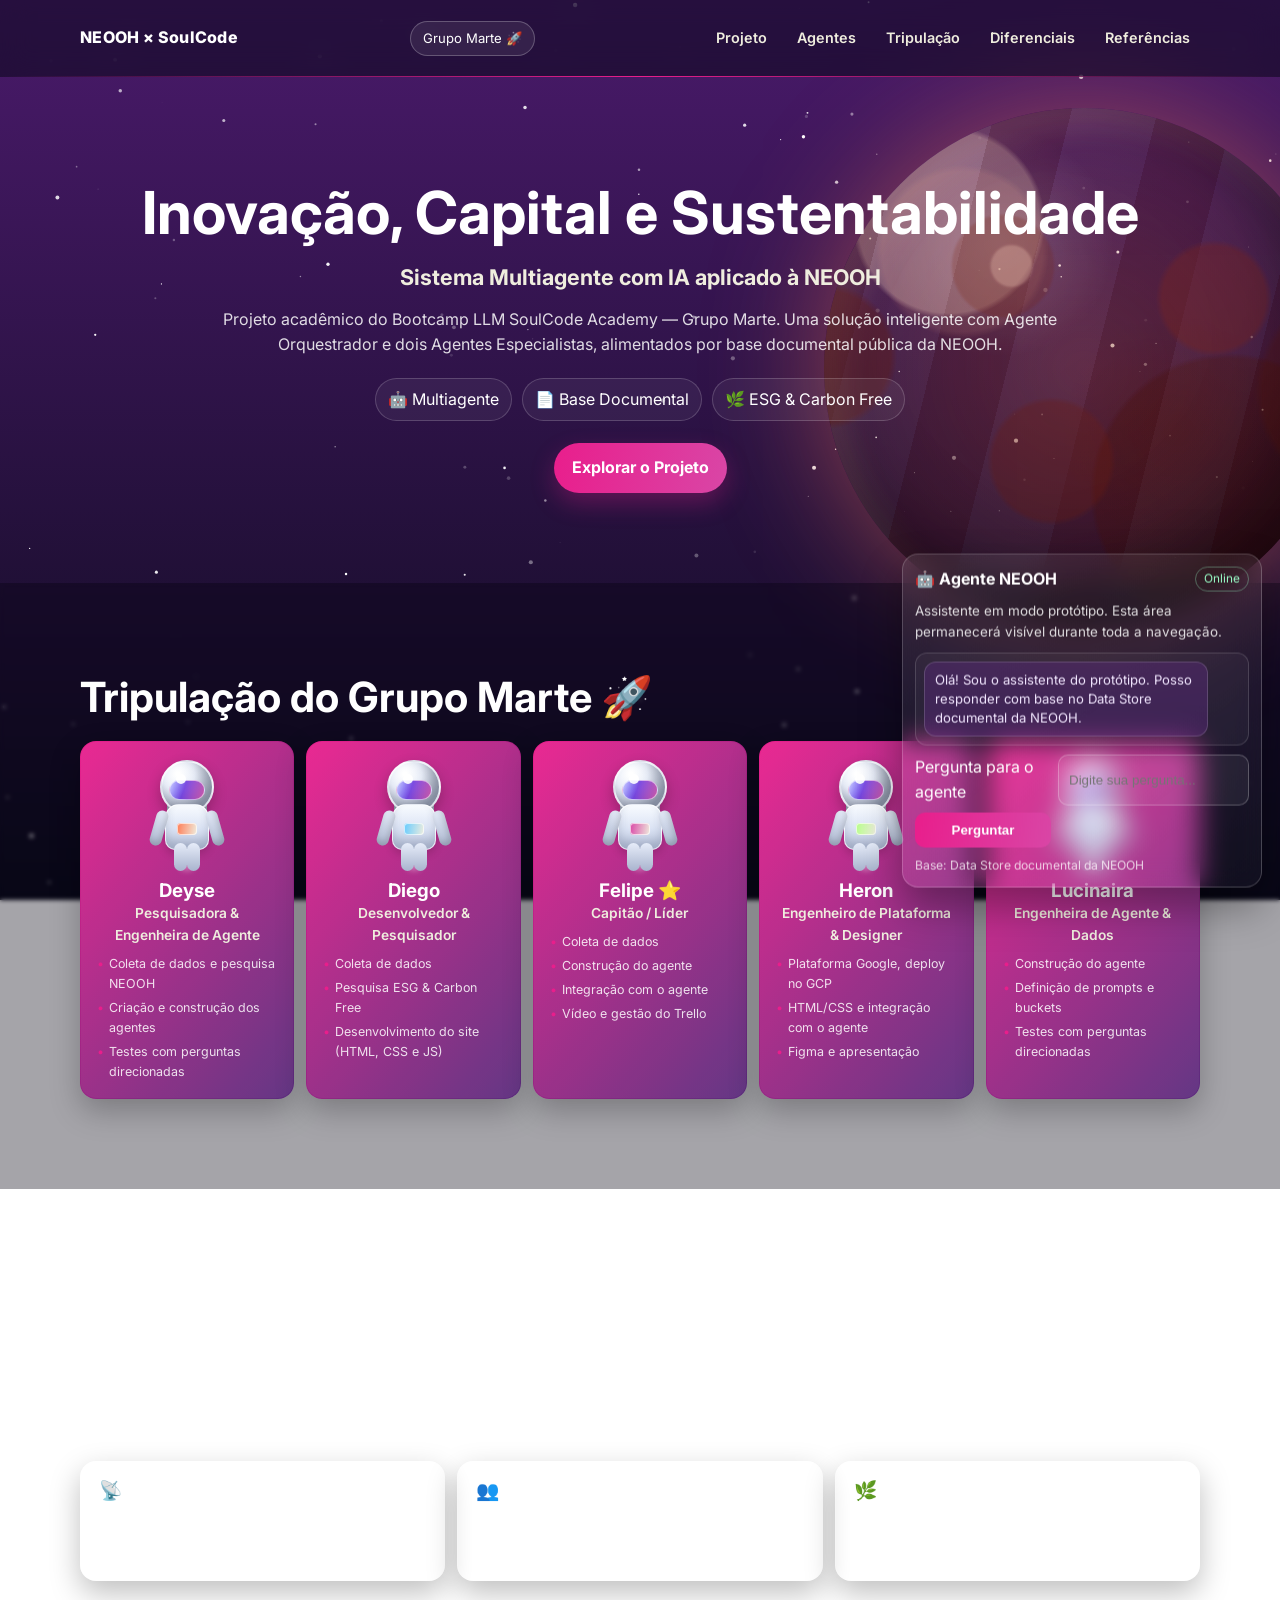
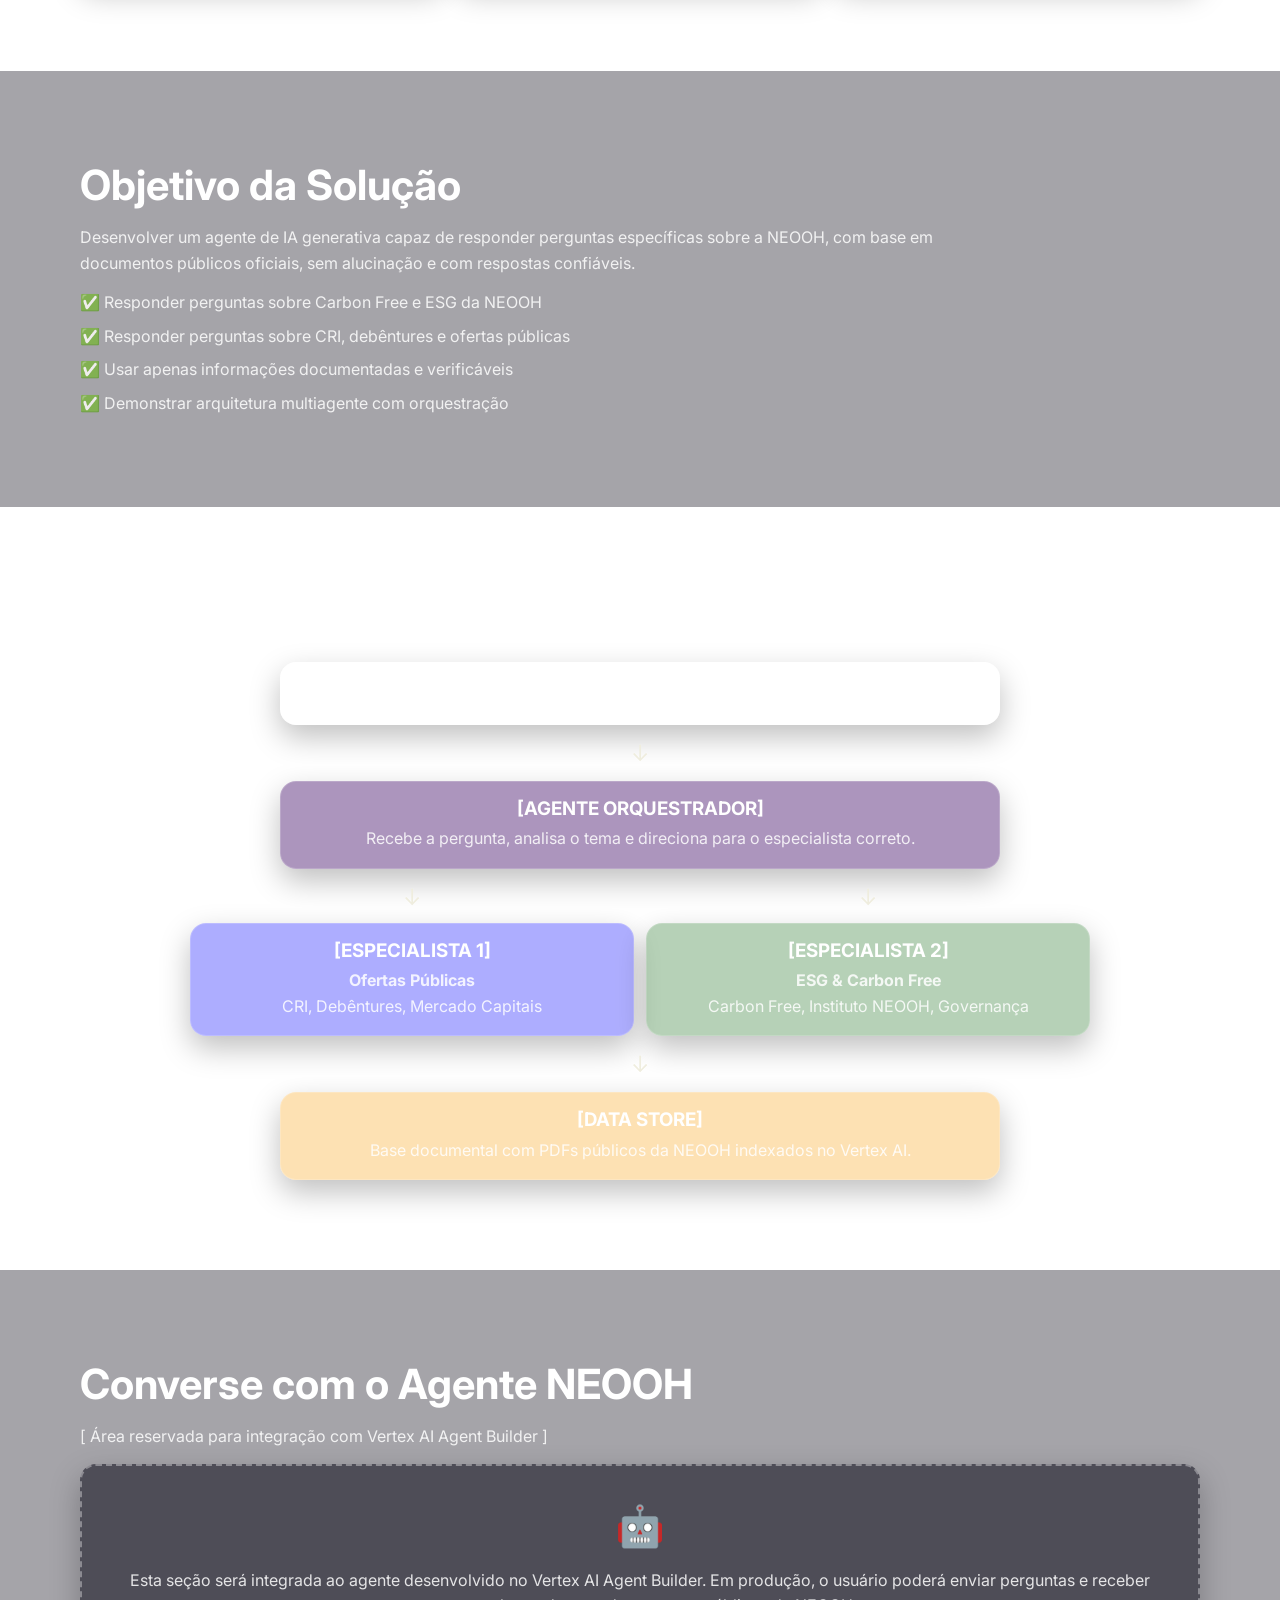
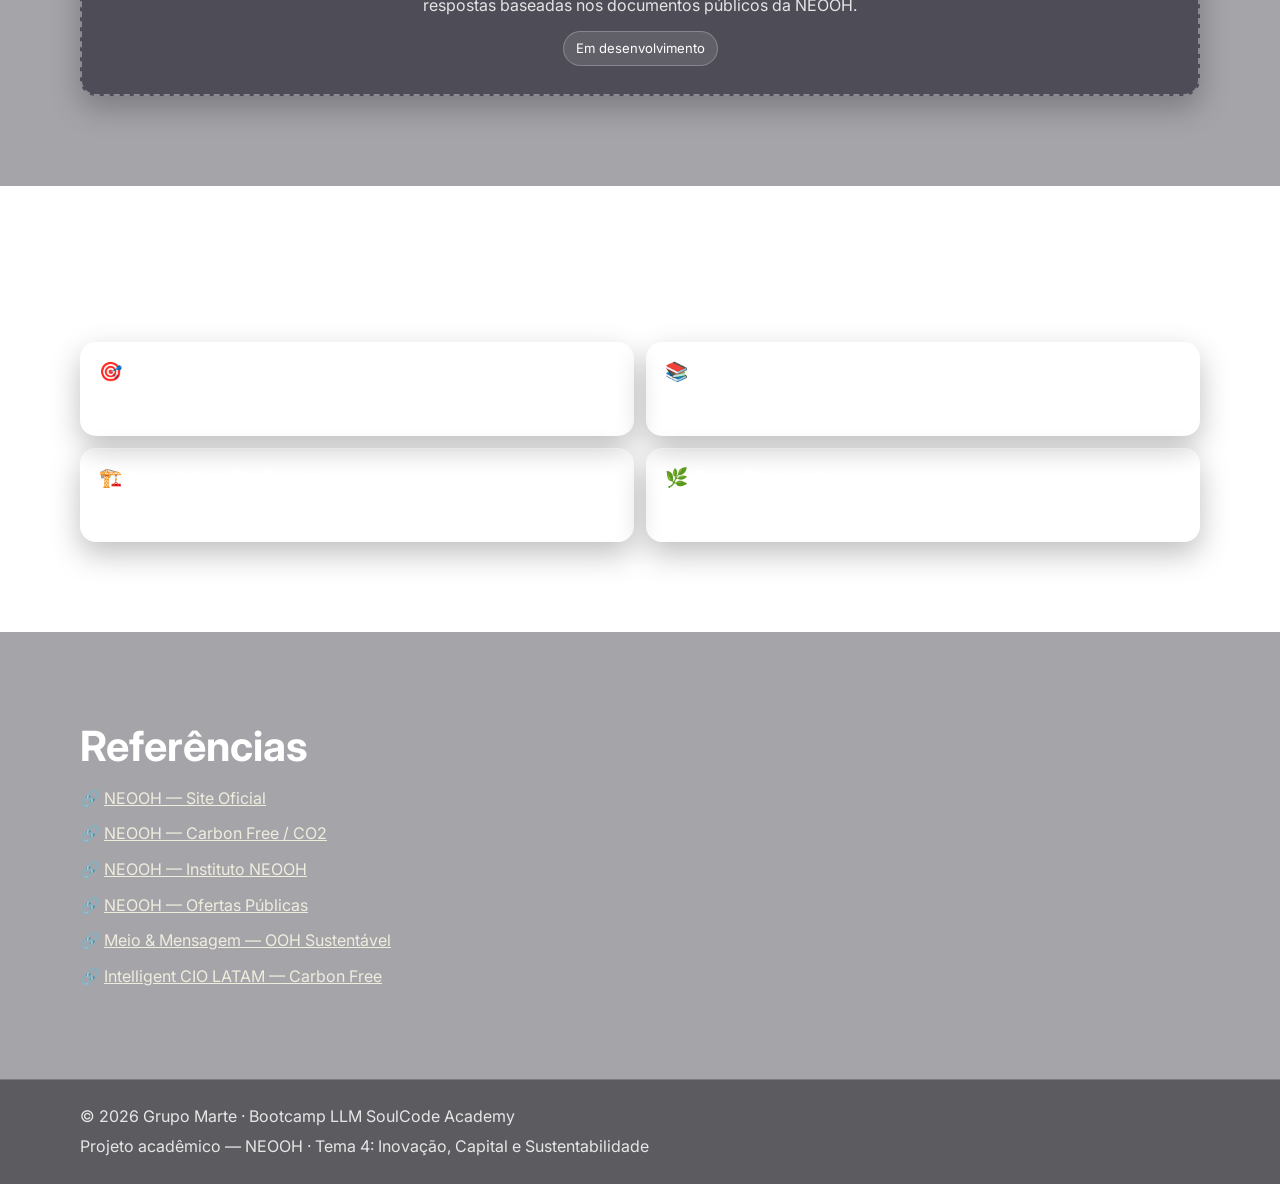
==== index.html @ 4c1714eb "feat: criar landing page Grupo Marte com fundo animado e chat flutuante" ====
﻿<!DOCTYPE html>
<html lang="pt-BR">
<head>
  <!--
    GUIA RÁPIDO (index.html)
    1) Cada bloco principal está marcado como "SEÇÃO X".
    2) Textos da apresentação ficam no <main>.
    3) O widget flutuante do agente fica no final do <body>.
    4) Navegação do topo usa âncoras (#projeto, #agentes...).
  -->
  <meta charset="UTF-8" />
  <meta name="viewport" content="width=device-width, initial-scale=1.0" />
  <meta name="description" content="Landing page acadêmica do Grupo Marte no Bootcamp LLM SoulCode sobre Inovação, Capital e Sustentabilidade na NEOOH." />
  <title>Grupo Marte | NEOOH x SoulCode</title>
  <link rel="preconnect" href="https://fonts.googleapis.com" />
  <link rel="preconnect" href="https://fonts.gstatic.com" crossorigin />
  <link href="https://fonts.googleapis.com/css2?family=Inter:wght@400;600;700;800&display=swap" rel="stylesheet" />
  <link rel="stylesheet" href="style.css" />
</head>
<body>
  <canvas id="space-canvas" aria-hidden="true"></canvas>
  <div class="mars-background" aria-hidden="true">
    <div class="mars-orbit">
      <div class="mars">
        <span class="mars__texture"></span>
        <span class="mars__storm"></span>
      </div>
    </div>
  </div>

  <!-- SEÇÃO 1: HEADER FIXO COM NAVEGAÇÃO PRINCIPAL -->
  <header class="header" id="topo">
    <div class="container header__content">
      <div class="logo">NEOOH × SoulCode</div>
      <span class="badge">Grupo Marte 🚀</span>
      <nav class="nav" aria-label="Navegação principal">
        <a href="#projeto">Projeto</a>
        <a href="#agentes">Agentes</a>
        <a href="#tripulacao">Tripulação</a>
        <a href="#diferenciais">Diferenciais</a>
        <a href="#referencias">Referências</a>
      </nav>
    </div>
  </header>

  <main>
    <!-- SEÇÃO 2: HERO COM PROPOSTA CENTRAL DO PROJETO -->
    <section class="section section--hero reveal" id="projeto" aria-labelledby="hero-title">
      <div class="container hero">
        <h1 id="hero-title">Inovação, Capital e Sustentabilidade</h1>
        <p class="hero__subtitle">Sistema Multiagente com IA aplicado à NEOOH</p>
        <p class="hero__text">
          Projeto acadêmico do Bootcamp LLM SoulCode Academy — Grupo Marte. Uma solução inteligente com
          Agente Orquestrador e dois Agentes Especialistas, alimentados por base documental pública da NEOOH.
        </p>
        <div class="hero__chips" aria-label="Destaques do projeto">
          <span>🤖 Multiagente</span>
          <span>📄 Base Documental</span>
          <span>🌿 ESG & Carbon Free</span>
        </div>
        <a class="btn" href="#agentes">Explorar o Projeto</a>
      </div>
    </section>

    <!-- SEÇÃO 3: TRIPULAÇÃO COM MEMBROS DO GRUPO -->
    <section class="section section--alt reveal" id="tripulacao" aria-labelledby="tripulacao-title">
      <div class="container">
        <h2 id="tripulacao-title">Tripulação do Grupo Marte 🚀</h2>
        <div class="crew-grid">
          <article class="crew-card">
            <div class="astronaut astronaut--deyse" aria-hidden="true">
              <div class="astronaut__pack"></div>
              <div class="astronaut__helmet"><span class="astronaut__visor"></span><span class="astronaut__shine"></span></div>
              <div class="astronaut__body"></div>
              <span class="astronaut__arm astronaut__arm--left"></span>
              <span class="astronaut__arm astronaut__arm--right"></span>
              <span class="astronaut__leg astronaut__leg--left"></span>
              <span class="astronaut__leg astronaut__leg--right"></span>
            </div>
            <h3>Deyse</h3>
            <p class="crew-role">Pesquisadora & Engenheira de Agente</p>
            <ul class="crew-tasks">
              <li>Coleta de dados e pesquisa NEOOH</li>
              <li>Criação e construção dos agentes</li>
              <li>Testes com perguntas direcionadas</li>
            </ul>
          </article>
          <article class="crew-card">
            <div class="astronaut astronaut--diego" aria-hidden="true">
              <div class="astronaut__pack"></div>
              <div class="astronaut__helmet"><span class="astronaut__visor"></span><span class="astronaut__shine"></span></div>
              <div class="astronaut__body"></div>
              <span class="astronaut__arm astronaut__arm--left"></span>
              <span class="astronaut__arm astronaut__arm--right"></span>
              <span class="astronaut__leg astronaut__leg--left"></span>
              <span class="astronaut__leg astronaut__leg--right"></span>
            </div>
            <h3>Diego</h3>
            <p class="crew-role">Desenvolvedor & Pesquisador</p>
            <ul class="crew-tasks">
              <li>Coleta de dados</li>
              <li>Pesquisa ESG & Carbon Free</li>
              <li>Desenvolvimento do site (HTML, CSS e JS)</li>
            </ul>
          </article>
          <article class="crew-card">
            <div class="astronaut astronaut--felipe" aria-hidden="true">
              <div class="astronaut__pack"></div>
              <div class="astronaut__helmet"><span class="astronaut__visor"></span><span class="astronaut__shine"></span></div>
              <div class="astronaut__body"></div>
              <span class="astronaut__arm astronaut__arm--left"></span>
              <span class="astronaut__arm astronaut__arm--right"></span>
              <span class="astronaut__leg astronaut__leg--left"></span>
              <span class="astronaut__leg astronaut__leg--right"></span>
            </div>
            <h3>Felipe ⭐</h3>
            <p class="crew-role">Capitão / Líder</p>
            <ul class="crew-tasks">
              <li>Coleta de dados</li>
              <li>Construção do agente</li>
              <li>Integração com o agente</li>
              <li>Vídeo e gestão do Trello</li>
            </ul>
          </article>
          <article class="crew-card">
            <div class="astronaut astronaut--heron" aria-hidden="true">
              <div class="astronaut__pack"></div>
              <div class="astronaut__helmet"><span class="astronaut__visor"></span><span class="astronaut__shine"></span></div>
              <div class="astronaut__body"></div>
              <span class="astronaut__arm astronaut__arm--left"></span>
              <span class="astronaut__arm astronaut__arm--right"></span>
              <span class="astronaut__leg astronaut__leg--left"></span>
              <span class="astronaut__leg astronaut__leg--right"></span>
            </div>
            <h3>Heron</h3>
            <p class="crew-role">Engenheiro de Plataforma & Designer</p>
            <ul class="crew-tasks">
              <li>Plataforma Google, deploy no GCP</li>
              <li>HTML/CSS e integração com o agente</li>
              <li>Figma e apresentação</li>
            </ul>
          </article>
          <article class="crew-card">
            <div class="astronaut astronaut--lucinaira" aria-hidden="true">
              <div class="astronaut__pack"></div>
              <div class="astronaut__helmet"><span class="astronaut__visor"></span><span class="astronaut__shine"></span></div>
              <div class="astronaut__body"></div>
              <span class="astronaut__arm astronaut__arm--left"></span>
              <span class="astronaut__arm astronaut__arm--right"></span>
              <span class="astronaut__leg astronaut__leg--left"></span>
              <span class="astronaut__leg astronaut__leg--right"></span>
            </div>
            <h3>Lucinaira</h3>
            <p class="crew-role">Engenheira de Agente & Dados</p>
            <ul class="crew-tasks">
              <li>Construção do agente</li>
              <li>Definição de prompts e buckets</li>
              <li>Testes com perguntas direcionadas</li>
            </ul>
          </article>
        </div>
      </div>
    </section>

    <!-- SEÇÃO 4: SOBRE O PROJETO E INDICADORES PRINCIPAIS -->
    <section class="section reveal" aria-labelledby="sobre-title">
      <div class="container">
        <h2 id="sobre-title">Sobre o Projeto</h2>
        <p class="section-text">
          A NEOOH é a maior empresa brasileira de mídia Out of Home, líder em mídia aeroportuária e terminais
          rodoviários, com mais de 46 mil telas digitais e 800 milhões de impactos anuais. Este projeto propõe
          um sistema de IA generativa multiagente capaz de responder perguntas sobre dois temas estratégicos da
          empresa: Ofertas Públicas e ESG & Carbon Free.
        </p>
        <div class="stats-grid">
          <article class="stat-card"><h3>📡 +46 mil telas digitais</h3><p>Rede ativa em pontos estratégicos de OOH.</p></article>
          <article class="stat-card"><h3>👥 +800 mi impactos/ano</h3><p>Alcance anual em mídia e experiências digitais.</p></article>
          <article class="stat-card"><h3>🌿 100% Carbon Free</h3><p>Compromisso público com sustentabilidade operacional.</p></article>
        </div>
      </div>
    </section>

    <!-- SEÇÃO 5: OBJETIVO DA SOLUÇÃO MULTIAGENTE -->
    <section class="section section--alt reveal" aria-labelledby="objetivo-title">
      <div class="container">
        <h2 id="objetivo-title">Objetivo da Solução</h2>
        <p class="section-text">
          Desenvolver um agente de IA generativa capaz de responder perguntas específicas sobre a NEOOH, com base
          em documentos públicos oficiais, sem alucinação e com respostas confiáveis.
        </p>
        <ul class="objective-list">
          <li>✅ Responder perguntas sobre Carbon Free e ESG da NEOOH</li>
          <li>✅ Responder perguntas sobre CRI, debêntures e ofertas públicas</li>
          <li>✅ Usar apenas informações documentadas e verificáveis</li>
          <li>✅ Demonstrar arquitetura multiagente com orquestração</li>
        </ul>
      </div>
    </section>

    <!-- SEÇÃO 6: ARQUITETURA MULTIAGENTE EM FLUXO TOP-DOWN -->
    <section class="section reveal" id="agentes" aria-labelledby="arquitetura-title">
      <div class="container">
        <h2 id="arquitetura-title">Arquitetura Multiagente</h2>
        <div class="flow">
          <article class="flow-card flow-card--user">
            <h3>[USUÁRIO]</h3>
          </article>
          <div class="flow-arrow">↓</div>
          <article class="flow-card flow-card--orq">
            <h3>[AGENTE ORQUESTRADOR]</h3>
            <p>Recebe a pergunta, analisa o tema e direciona para o especialista correto.</p>
          </article>
          <div class="flow-split">
            <div class="flow-branch">
              <div class="flow-arrow">↓</div>
              <article class="flow-card flow-card--esp1">
                <h3>[ESPECIALISTA 1]</h3>
                <p><strong>Ofertas Públicas</strong><br />CRI, Debêntures, Mercado Capitais</p>
              </article>
            </div>
            <div class="flow-branch">
              <div class="flow-arrow">↓</div>
              <article class="flow-card flow-card--esp2">
                <h3>[ESPECIALISTA 2]</h3>
                <p><strong>ESG & Carbon Free</strong><br />Carbon Free, Instituto NEOOH, Governança</p>
              </article>
            </div>
          </div>
          <div class="flow-arrow">↓</div>
          <article class="flow-card flow-card--data">
            <h3>[DATA STORE]</h3>
            <p>Base documental com PDFs públicos da NEOOH indexados no Vertex AI.</p>
          </article>
        </div>
      </div>
    </section>

    <!-- SEÇÃO 7: ÁREA RESERVADA PARA FUTURA INTEGRAÇÃO COM IA -->
    <section class="section section--alt reveal" aria-labelledby="ia-title">
      <div class="container">
        <h2 id="ia-title">Converse com o Agente NEOOH</h2>
        <p class="section-text">[ Área reservada para integração com Vertex AI Agent Builder ]</p>
        <div class="ia-placeholder">
          <div class="ia-placeholder__icon">🤖</div>
          <p>
            Esta seção será integrada ao agente desenvolvido no Vertex AI Agent Builder. Em produção, o usuário
            poderá enviar perguntas e receber respostas baseadas nos documentos públicos da NEOOH.
          </p>
          <span class="badge badge--dev">Em desenvolvimento</span>
        </div>
      </div>
    </section>

    <!-- SEÇÃO 8: DIFERENCIAIS DO PROJETO -->
    <section class="section reveal" id="diferenciais" aria-labelledby="diferenciais-title">
      <div class="container">
        <h2 id="diferenciais-title">Diferenciais</h2>
        <div class="diff-grid">
          <article class="diff-card"><h3>🎯 Sem Alucinação</h3><p>O agente responde apenas com base no Data Store documentado.</p></article>
          <article class="diff-card"><h3>📚 Base Documental Real</h3><p>Alimentado com fontes públicas oficiais da NEOOH.</p></article>
          <article class="diff-card"><h3>🏗️ Arquitetura Profissional</h3><p>Orquestrador + 2 especialistas no Vertex AI.</p></article>
          <article class="diff-card"><h3>🌿 Tema Relevante</h3><p>ESG e mercado de capitais são temas estratégicos do setor.</p></article>
        </div>
      </div>
    </section>

    <!-- SEÇÃO 9: REFERÊNCIAS COM LINKS OFICIAIS -->
    <section class="section section--alt reveal" id="referencias" aria-labelledby="referencias-title">
      <div class="container">
        <h2 id="referencias-title">Referências</h2>
        <ul class="refs-list">
          <li>🔗 <a target="_blank" rel="noopener noreferrer" href="https://neooh.com.br/">NEOOH — Site Oficial</a></li>
          <li>🔗 <a target="_blank" rel="noopener noreferrer" href="https://neooh.com.br/trends/co2/">NEOOH — Carbon Free / CO2</a></li>
          <li>🔗 <a target="_blank" rel="noopener noreferrer" href="https://neooh.com.br/noticia/neooh-cria-instituto-com-foco-no-combate-a-desigualdade-social/">NEOOH — Instituto NEOOH</a></li>
          <li>🔗 <a target="_blank" rel="noopener noreferrer" href="https://neooh.com.br/ofertas-publicas">NEOOH — Ofertas Públicas</a></li>
          <li>🔗 <a target="_blank" rel="noopener noreferrer" href="https://www.meioemensagem.com.br/home/midia/2022/08/03/os-caminhos-para-a-midia-ooh-se-tornar-mais-sustentavel.html">Meio & Mensagem — OOH Sustentável</a></li>
          <li>🔗 <a target="_blank" rel="noopener noreferrer" href="https://www.intelligentcio.com/latam/2021/07/29/neooh-becomes-the-first-ooh-company-in-the-world-to-neutralize-100-of-its-carbon-footprint/">Intelligent CIO LATAM — Carbon Free</a></li>
        </ul>
      </div>
    </section>
  </main>

  <!-- WIDGET FLUTUANTE: AGENTE SEMPRE VISÍVEL NO CANTO INFERIOR DIREITO -->
  <aside class="agent-float" aria-label="Widget flutuante do agente">
    <div class="agent-float__header">
      <strong>🤖 Agente NEOOH</strong>
      <span>Online</span>
    </div>
    <p class="agent-float__text">
      Assistente em modo protótipo. Esta área permanecerá visível durante toda a navegação.
    </p>
    <div id="agent-float-messages" class="agent-float__messages" aria-live="polite">
      <div class="agent-msg agent-msg--agent">
        Olá! Sou o assistente do protótipo. Posso responder com base no Data Store documental da NEOOH.
      </div>
    </div>
    <form id="agent-float-form" class="agent-float__form">
      <label for="agent-float-input" class="sr-only">Pergunta para o agente</label>
      <input id="agent-float-input" type="text" placeholder="Digite sua pergunta..." />
      <button type="submit">Perguntar</button>
    </form>
    <small class="agent-float__status">Base: Data Store documental da NEOOH</small>
  </aside>

  <!-- SEÇÃO 10: FOOTER INSTITUCIONAL DO PROJETO -->
  <footer class="footer">
    <div class="container">
      <p>© 2026 Grupo Marte · Bootcamp LLM SoulCode Academy</p>
      <p>Projeto acadêmico — NEOOH · Tema 4: Inovação, Capital e Sustentabilidade</p>
    </div>
  </footer>

  <!--
    Arquivo opcional:
    - agents-data.js: fornece base de respostas do chat.
    - Se remover, o chat continua funcionando, mas responderá apenas fallback genérico.
  -->
  <script src="agents-data.js"></script>
  <script src="script.js"></script>
</body>
</html>
---- style.css ----
﻿/*
  GUIA RAPIDO (style.css)
  1) Paleta oficial: bloco :root.
  2) Fundo espacial: #space-canvas + .mars-background.
  3) Header/menu: bloco "SECAO 1 - HEADER".
  4) Tripulacao/astronautas: bloco "SECAO 3 - TRIPULACAO".
  5) Widget flutuante do agente: bloco "WIDGET FLUTUANTE DO AGENTE".
*/
/* ==================================================
   CONFIGURAÇÃO GLOBAL E PALETA
   Para mudar a identidade visual, ajuste apenas este bloco.
================================================== */
:root {
  --roxo-escuro: #4a1a6b;
  --roxo-medio: #5b2c7d;
  --rosa-forte: #d946a6;
  --rosa-neon: #e91e8c;
  --branco: #ffffff;
  --creme: #efedde;
  --azul: #0000ff;
  --marte-escuro: #c1440e;
  --marte-claro: #ff7b54;

  --fundo-card: rgba(255, 255, 255, 0.05);
  --borda-card: rgba(255, 255, 255, 0.18);
  --texto-soft: rgba(255, 255, 255, 0.85);
  --sombra: 0 12px 30px rgba(0, 0, 0, 0.25);
}

* {
  box-sizing: border-box;
  margin: 0;
  padding: 0;
}

html {
  scroll-behavior: smooth;
}

body {
  font-family: "Inter", system-ui, -apple-system, Segoe UI, Roboto, sans-serif;
  color: var(--branco);
  background: transparent;
  line-height: 1.6;
}

/* Scrollbar customizada em roxo */
* {
  scrollbar-width: thin;
  scrollbar-color: var(--roxo-medio) rgba(255, 255, 255, 0.12);
}

*::-webkit-scrollbar {
  width: 10px;
}

*::-webkit-scrollbar-track {
  background: rgba(255, 255, 255, 0.08);
}

*::-webkit-scrollbar-thumb {
  background: linear-gradient(var(--roxo-medio), var(--rosa-forte));
  border-radius: 999px;
}

/* Canvas de fundo (estrelas + Marte) */
#space-canvas {
  position: fixed;
  inset: 0;
  width: 100%;
  height: 100%;
  z-index: 0;
  display: block;
}

/* Marte em camada separada para preservar o visual antigo */
.mars-background {
  position: fixed;
  inset: 0;
  overflow: hidden;
  z-index: 1;
  pointer-events: none;
}

.mars-orbit {
  position: absolute;
  top: 12%;
  right: -64px;
  width: 520px;
  height: 520px;
  animation: rotateMars 160s linear infinite;
}

.mars {
  width: 100%;
  height: 100%;
  border-radius: 50%;
  position: relative;
  overflow: hidden;
  background-image:
    radial-gradient(circle at 24% 22%, rgba(255, 227, 209, 0.3) 0 16%, transparent 17%),
    radial-gradient(circle at 78% 74%, rgba(78, 18, 4, 0.28) 0 24%, transparent 25%),
    url("https://admin.cnnbrasil.com.br/wp-content/uploads/sites/12/2021/06/16240_1D7AA7DD39972FB5-1.jpg?w=1200&h=1200&crop=1");
  background-size: 100% 100%, 100% 100%, 112% 112%;
  background-position: center, center, 50% 46%;
  background-repeat: no-repeat;
  box-shadow:
    0 0 120px rgba(255, 123, 84, 0.45),
    inset -35px -35px 80px rgba(0, 0, 0, 0.55),
    inset 18px 18px 30px rgba(255, 200, 170, 0.18);
  animation: floatMars 8s ease-in-out infinite;
}

.mars__texture {
  position: absolute;
  inset: -6% -28%;
  border-radius: 50%;
  opacity: 0.58;
  background:
    radial-gradient(circle at 18% 48%, rgba(107, 28, 8, 0.58) 0 9%, transparent 10%),
    radial-gradient(circle at 35% 30%, rgba(255, 174, 140, 0.2) 0 12%, transparent 13%),
    radial-gradient(circle at 46% 66%, rgba(115, 28, 9, 0.48) 0 10%, transparent 11%),
    radial-gradient(circle at 66% 38%, rgba(143, 38, 10, 0.46) 0 8%, transparent 9%),
    radial-gradient(circle at 84% 54%, rgba(82, 19, 5, 0.52) 0 13%, transparent 14%),
    repeating-linear-gradient(
      104deg,
      rgba(85, 18, 6, 0.28) 0 8%,
      rgba(255, 164, 118, 0.08) 8% 17%
    );
  animation: marsSurfaceShift 28s linear infinite;
}

.mars__storm {
  position: absolute;
  width: 170px;
  height: 170px;
  left: 18%;
  top: 14%;
  border-radius: 50%;
  background:
    radial-gradient(circle at 55% 50%, rgba(255, 212, 187, 0.36) 0 16%, transparent 17%),
    radial-gradient(circle, rgba(120, 28, 6, 0.28) 0 42%, transparent 43%);
  filter: blur(1px);
  opacity: 0.72;
  animation: marsStormPulse 9s ease-in-out infinite;
}

.mars::before {
  content: "";
  position: absolute;
  inset: 0;
  border-radius: 50%;
  background:
    radial-gradient(circle at 34% 26%, rgba(255, 255, 255, 0.2), transparent 22%),
    radial-gradient(circle at 68% 62%, rgba(66, 13, 2, 0.25), transparent 24%),
    linear-gradient(145deg, rgba(255, 180, 150, 0.08), rgba(36, 5, 2, 0.22));
  mix-blend-mode: soft-light;
  opacity: 0.95;
}

.mars::after {
  content: "";
  position: absolute;
  inset: -12px;
  border-radius: 50%;
  background: radial-gradient(circle, rgba(255, 123, 84, 0.18), transparent 70%);
  z-index: -1;
  filter: blur(10px);
}

/* Conteúdo acima do canvas */
header,
main,
footer {
  position: relative;
  z-index: 2;
}

.container {
  width: min(1120px, 92%);
  margin: 0 auto;
}

.section {
  padding: 90px 0;
  scroll-margin-top: 96px;
}

.section--alt {
  background: rgba(8, 5, 18, 0.36);
  backdrop-filter: blur(2px);
}

h1,
h2,
h3 {
  line-height: 1.2;
}

h1 {
  font-size: clamp(2rem, 5vw, 3.7rem);
  margin-bottom: 12px;
}

h2 {
  font-size: clamp(1.6rem, 3.5vw, 2.6rem);
  margin-bottom: 14px;
}

p,
li {
  color: var(--texto-soft);
}

/* ==================================================
   SEÇÃO 1 - HEADER
================================================== */
.header {
  position: sticky;
  top: 0;
  width: 100%;
  z-index: 40;
  backdrop-filter: blur(14px);
  background: rgba(10, 8, 26, 0.55);
  border-bottom: 1px solid transparent;
  border-image: linear-gradient(90deg, transparent, var(--rosa-neon), transparent) 1;
}

.header__content {
  min-height: 76px;
  display: flex;
  align-items: center;
  justify-content: space-between;
  gap: 16px;
}

.logo {
  font-weight: 800;
  letter-spacing: 0.02em;
}

.badge {
  border: 1px solid rgba(255, 255, 255, 0.24);
  background: rgba(255, 255, 255, 0.08);
  border-radius: 999px;
  padding: 6px 12px;
  font-size: 0.82rem;
}

.nav {
  display: flex;
  gap: 10px;
  flex-wrap: wrap;
}

.nav a {
  color: var(--creme);
  text-decoration: none;
  font-weight: 600;
  font-size: 0.9rem;
  padding: 8px 10px;
  border-radius: 999px;
  cursor: pointer;
}

.nav a:hover {
  background: rgba(255, 255, 255, 0.13);
}

/* ==================================================
   SEÇÃO 2 - HERO
================================================== */
.section--hero {
  padding-top: 100px;
}

.hero {
  text-align: center;
}

.hero__subtitle {
  color: var(--creme);
  font-size: clamp(1.06rem, 2vw, 1.35rem);
  font-weight: 700;
  margin-bottom: 12px;
}

.hero__text {
  max-width: 860px;
  margin: 0 auto 20px auto;
}

.hero__chips {
  display: flex;
  gap: 10px;
  justify-content: center;
  flex-wrap: wrap;
  margin-bottom: 22px;
}

.hero__chips span {
  border: 1px solid var(--borda-card);
  background: var(--fundo-card);
  border-radius: 999px;
  padding: 8px 12px;
  animation: chipPulse 3s ease-in-out infinite;
}

.btn {
  display: inline-block;
  text-decoration: none;
  color: var(--branco);
  font-weight: 700;
  padding: 12px 18px;
  border-radius: 999px;
  background: linear-gradient(100deg, var(--rosa-neon), var(--rosa-forte));
  box-shadow: 0 10px 24px rgba(233, 30, 140, 0.3);
}

/* ==================================================
   CARDS (REGRAS GERAIS)
================================================== */
.crew-card,
.stat-card,
.diff-card,
.flow-card,
.ia-placeholder {
  border-radius: 16px;
  box-shadow: var(--sombra);
  background: var(--fundo-card);
  border: 1px solid var(--borda-card);
}

.crew-card,
.stat-card,
.diff-card,
.flow-card {
  transition: transform 0.25s ease, border-color 0.25s ease;
}

.crew-card:hover,
.stat-card:hover,
.diff-card:hover,
.flow-card:hover {
  transform: translateY(-5px);
  border-color: rgba(233, 30, 140, 0.7);
}

/* ==================================================
   SEÇÃO 3 - TRIPULAÇÃO
================================================== */
.crew-grid {
  margin-top: 18px;
  display: grid;
  grid-template-columns: repeat(5, 1fr);
  gap: 12px;
}

.crew-card {
  padding: 16px;
  text-align: center;
  background:
    linear-gradient(var(--fundo-card), var(--fundo-card)) padding-box,
    linear-gradient(130deg, var(--rosa-neon), var(--roxo-medio)) border-box;
  border: 1px solid transparent;
}

.crew-role {
  font-weight: 600;
  color: var(--creme);
  font-size: 0.86rem;
  margin-bottom: 8px;
}

.crew-tasks {
  list-style: none;
  text-align: left;
  display: grid;
  gap: 4px;
  font-size: 0.78rem;
  color: rgba(255, 255, 255, 0.86);
}

.crew-tasks li {
  position: relative;
  padding-left: 12px;
}

.crew-tasks li::before {
  content: "•";
  position: absolute;
  left: 0;
  color: var(--rosa-neon);
}

/* Astronautas desenhados em CSS (visual antigo) */
.astronaut {
  --accent: #7cd9ff;
  width: 84px;
  height: 112px;
  margin: 0 auto 10px auto;
  position: relative;
  animation: astronautFloat 6s ease-in-out infinite;
}

.astronaut__pack {
  position: absolute;
  width: 40px;
  height: 54px;
  left: 50%;
  top: 34px;
  transform: translateX(-50%);
  border-radius: 12px;
  background: linear-gradient(180deg, #c7cfdf, #8f98ad);
  box-shadow: inset 0 -6px 10px rgba(0, 0, 0, 0.24);
}

.astronaut__helmet {
  position: absolute;
  width: 54px;
  height: 54px;
  left: 50%;
  top: 2px;
  transform: translateX(-50%);
  border-radius: 50%;
  background:
    radial-gradient(circle at 32% 24%, #ffffff 4%, #e8edf8 33%, #a5afc6 72%),
    linear-gradient(170deg, #f4f7ff, #a9b4cd);
  border: 2px solid rgba(255, 255, 255, 0.64);
  box-shadow:
    inset -8px -9px 13px rgba(0, 0, 0, 0.2),
    0 6px 14px rgba(0, 0, 0, 0.24);
}

.astronaut__visor {
  position: absolute;
  width: 36px;
  height: 20px;
  left: 50%;
  top: 18px;
  transform: translateX(-50%);
  border-radius: 999px;
  background:
    linear-gradient(110deg, rgba(255, 255, 255, 0.78), rgba(255, 255, 255, 0) 42%),
    linear-gradient(110deg, rgba(0, 0, 255, 0.78), rgba(217, 70, 166, 0.78));
  border: 1px solid rgba(255, 255, 255, 0.55);
}

.astronaut__shine {
  position: absolute;
  width: 10px;
  height: 10px;
  left: 14px;
  top: 12px;
  border-radius: 50%;
  background: rgba(255, 255, 255, 0.9);
}

.astronaut__body {
  position: absolute;
  width: 44px;
  height: 46px;
  left: 50%;
  top: 46px;
  transform: translateX(-50%);
  border-radius: 14px 14px 10px 10px;
  background: linear-gradient(180deg, #f8fbff 0%, #dbe3f4 54%, #bac5dd 100%);
  border: 1px solid rgba(255, 255, 255, 0.62);
  box-shadow: inset 0 -8px 10px rgba(50, 62, 89, 0.2), 0 4px 8px rgba(0, 0, 0, 0.16);
}

.astronaut__body::before {
  content: "";
  position: absolute;
  width: 20px;
  height: 12px;
  left: 50%;
  top: 18px;
  transform: translateX(-50%);
  border-radius: 4px;
  background: linear-gradient(100deg, var(--accent), #efedde);
  box-shadow: inset 0 0 0 1px rgba(255, 255, 255, 0.65);
}

.astronaut__arm {
  position: absolute;
  width: 12px;
  height: 36px;
  top: 52px;
  border-radius: 20px;
  background: linear-gradient(180deg, #e5ebf8, #aeb9d2);
  box-shadow: inset -2px -4px 6px rgba(0, 0, 0, 0.16);
}

.astronaut__arm--left { left: 8px; transform: rotate(16deg); }
.astronaut__arm--right { right: 8px; transform: rotate(-16deg); }

.astronaut__leg {
  position: absolute;
  width: 13px;
  height: 28px;
  top: 85px;
  border-radius: 8px;
  background: linear-gradient(180deg, #e6ecf9, #a9b4ce);
}

.astronaut__leg--left { left: 29px; }
.astronaut__leg--right { right: 29px; }

.astronaut::before {
  content: "";
  position: absolute;
  width: 12px;
  height: 8px;
  left: 50%;
  bottom: 0;
  transform: translateX(-50%);
  border-radius: 5px;
  background: rgba(255, 255, 255, 0.42);
  filter: blur(3px);
}

.astronaut--diego { --accent: #65cbff; }
.astronaut--felipe { --accent: #d946a6; }
.astronaut--deyse { --accent: #ff7b54; }
.astronaut--heron { --accent: #b7ff8a; }
.astronaut--lucinaira { --accent: #7d7dff; }

/* ==================================================
   SEÇÃO 4 - SOBRE
================================================== */
.section-text {
  max-width: 920px;
}

.stats-grid {
  margin-top: 16px;
  display: grid;
  grid-template-columns: repeat(3, 1fr);
  gap: 12px;
}

.stat-card {
  padding: 18px;
}

.stat-card h3 {
  margin-bottom: 8px;
}

/* ==================================================
   SEÇÃO 5 - OBJETIVO
================================================== */
.objective-list {
  margin-top: 14px;
  list-style: none;
  display: grid;
  gap: 8px;
}

/* ==================================================
   SEÇÃO 6 - ARQUITETURA
================================================== */
.flow {
  margin-top: 16px;
  display: grid;
  justify-items: center;
  gap: 10px;
}

.flow-card {
  padding: 16px;
  width: min(720px, 100%);
  text-align: center;
}

.flow-card h3 {
  margin-bottom: 6px;
}

.flow-arrow {
  font-size: 1.4rem;
  color: var(--creme);
}

.flow-split {
  width: min(900px, 100%);
  display: grid;
  grid-template-columns: 1fr 1fr;
  gap: 12px;
}

.flow-branch {
  display: grid;
  justify-items: center;
  gap: 8px;
}

.flow-card--orq { background: rgba(91, 44, 125, 0.5); }
.flow-card--esp1 { background: rgba(0, 0, 255, 0.32); }
.flow-card--esp2 { background: rgba(46, 125, 50, 0.35); }
.flow-card--data { background: rgba(249, 168, 37, 0.35); }
.flow-card--user { background: rgba(255, 255, 255, 0.1); }

/* ==================================================
   SEÇÃO 7 - ÁREA IA
================================================== */
.ia-placeholder {
  margin-top: 14px;
  padding: 28px;
  text-align: center;
  border: 2px dashed rgba(255, 255, 255, 0.35);
  background: rgba(9, 7, 20, 0.55);
}

.ia-placeholder__icon {
  font-size: 2.5rem;
  margin-bottom: 10px;
}

.badge--dev {
  display: inline-block;
  margin-top: 12px;
  background: rgba(255, 255, 255, 0.11);
}

/* ==================================================
   SEÇÃO 8 - DIFERENCIAIS
================================================== */
.diff-grid {
  margin-top: 16px;
  display: grid;
  grid-template-columns: repeat(2, 1fr);
  gap: 12px;
}

.diff-card {
  padding: 18px;
}

.diff-card h3 {
  margin-bottom: 8px;
}

/* ==================================================
   SEÇÃO 9 - REFERÊNCIAS
================================================== */
.refs-list {
  margin-top: 10px;
  display: grid;
  gap: 10px;
  padding-left: 0;
  list-style: none;
}

.refs-list a {
  color: var(--creme);
}

.refs-list a:hover {
  color: var(--branco);
}

/* ==================================================
   SEÇÃO 10 - FOOTER
================================================== */
.footer {
  border-top: 1px solid rgba(255, 255, 255, 0.2);
  background: rgba(5, 4, 12, 0.65);
  padding: 24px 0;
}

.footer p + p {
  margin-top: 4px;
}

/* ==================================================
   WIDGET FLUTUANTE DO AGENTE
   Fica fixo no canto inferior direito da tela.
================================================== */
.agent-float {
  position: fixed;
  right: 18px;
  bottom: 18px;
  width: min(360px, calc(100vw - 24px));
  z-index: 30;
  border-radius: 16px;
  border: 1px solid rgba(255, 255, 255, 0.2);
  background: linear-gradient(145deg, rgba(255, 255, 255, 0.09), rgba(255, 255, 255, 0.04));
  backdrop-filter: blur(14px);
  -webkit-backdrop-filter: blur(14px);
  box-shadow: 0 20px 40px rgba(0, 0, 0, 0.35);
  padding: 12px;
  will-change: transform;
}

.agent-float__header {
  display: flex;
  justify-content: space-between;
  align-items: center;
  gap: 8px;
  margin-bottom: 8px;
}

.agent-float__header span {
  font-size: 0.74rem;
  color: #9affc8;
  border: 1px solid rgba(154, 255, 200, 0.35);
  border-radius: 999px;
  padding: 2px 8px;
}

.agent-float__text {
  font-size: 0.84rem;
  margin-bottom: 9px;
}

.agent-float__messages {
  max-height: 210px;
  overflow-y: auto;
  display: grid;
  gap: 8px;
  padding: 8px;
  border: 1px solid rgba(255, 255, 255, 0.15);
  border-radius: 12px;
  background: rgba(255, 255, 255, 0.04);
  margin-bottom: 9px;
}

.agent-msg {
  max-width: 90%;
  border-radius: 12px;
  padding: 8px 10px;
  font-size: 0.82rem;
  line-height: 1.45;
}

.agent-msg--agent {
  justify-self: start;
  color: #f2e7ff;
  background: rgba(91, 44, 125, 0.45);
  border: 1px solid rgba(255, 255, 255, 0.16);
}

.agent-msg--user {
  justify-self: end;
  color: #fff;
  background: rgba(233, 30, 140, 0.35);
  border: 1px solid rgba(255, 255, 255, 0.22);
}

.agent-float__form {
  display: grid;
  grid-template-columns: 1fr auto;
  gap: 7px;
}

.agent-float__form input {
  border: 1px solid rgba(255, 255, 255, 0.25);
  border-radius: 10px;
  background: rgba(255, 255, 255, 0.06);
  color: var(--branco);
  padding: 10px;
}

.agent-float__form button {
  border: 0;
  border-radius: 10px;
  padding: 10px 12px;
  color: var(--branco);
  font-weight: 700;
  cursor: pointer;
  background: linear-gradient(100deg, var(--rosa-neon), var(--rosa-forte));
}

.agent-float__status {
  display: block;
  margin-top: 8px;
  font-size: 0.76rem;
  color: rgba(255, 255, 255, 0.76);
}

/* ==================================================
   ANIMAÇÕES
================================================== */
.reveal {
  opacity: 0;
  transform: translateY(20px);
  transition: opacity 0.7s ease, transform 0.7s ease;
}

.reveal.is-visible {
  opacity: 1;
  transform: translateY(0);
}

@keyframes chipPulse {
  0%, 100% { transform: translateY(0); }
  50% { transform: translateY(-2px); }
}

@keyframes rotateMars {
  from { transform: rotate(0deg); }
  to { transform: rotate(360deg); }
}

@keyframes floatMars {
  0% { transform: translateY(0) scale(1); }
  50% { transform: translateY(-18px) scale(1.01); }
  100% { transform: translateY(0) scale(1); }
}

@keyframes marsSurfaceShift {
  from { transform: translateX(0); }
  to { transform: translateX(20%); }
}

@keyframes marsStormPulse {
  0%, 100% { transform: scale(0.95); opacity: 0.62; }
  50% { transform: scale(1.05); opacity: 0.82; }
}

@keyframes astronautFloat {
  0%, 100% { transform: translateY(0); }
  50% { transform: translateY(-6px); }
}

/* ==================================================
   RESPONSIVO
================================================== */
@media (max-width: 980px) {
  .header__content {
    min-height: auto;
    padding: 10px 0;
    flex-wrap: wrap;
  }

  .crew-grid {
    grid-template-columns: repeat(2, 1fr);
  }

  .stats-grid {
    grid-template-columns: 1fr;
  }

  .flow-split {
    grid-template-columns: 1fr;
  }
}

@media (max-width: 720px) {
  .section {
    padding: 74px 0;
  }

  .section--hero {
    padding-top: 110px;
  }

  .nav {
    width: 100%;
    overflow-x: auto;
    flex-wrap: nowrap;
  }

  .crew-grid,
  .diff-grid {
    grid-template-columns: 1fr;
  }

  .mars-orbit {
    width: 340px;
    height: 340px;
    top: 18%;
    right: -36px;
  }

  .agent-float {
    right: 12px;
    bottom: 12px;
    width: calc(100vw - 24px);
  }
}
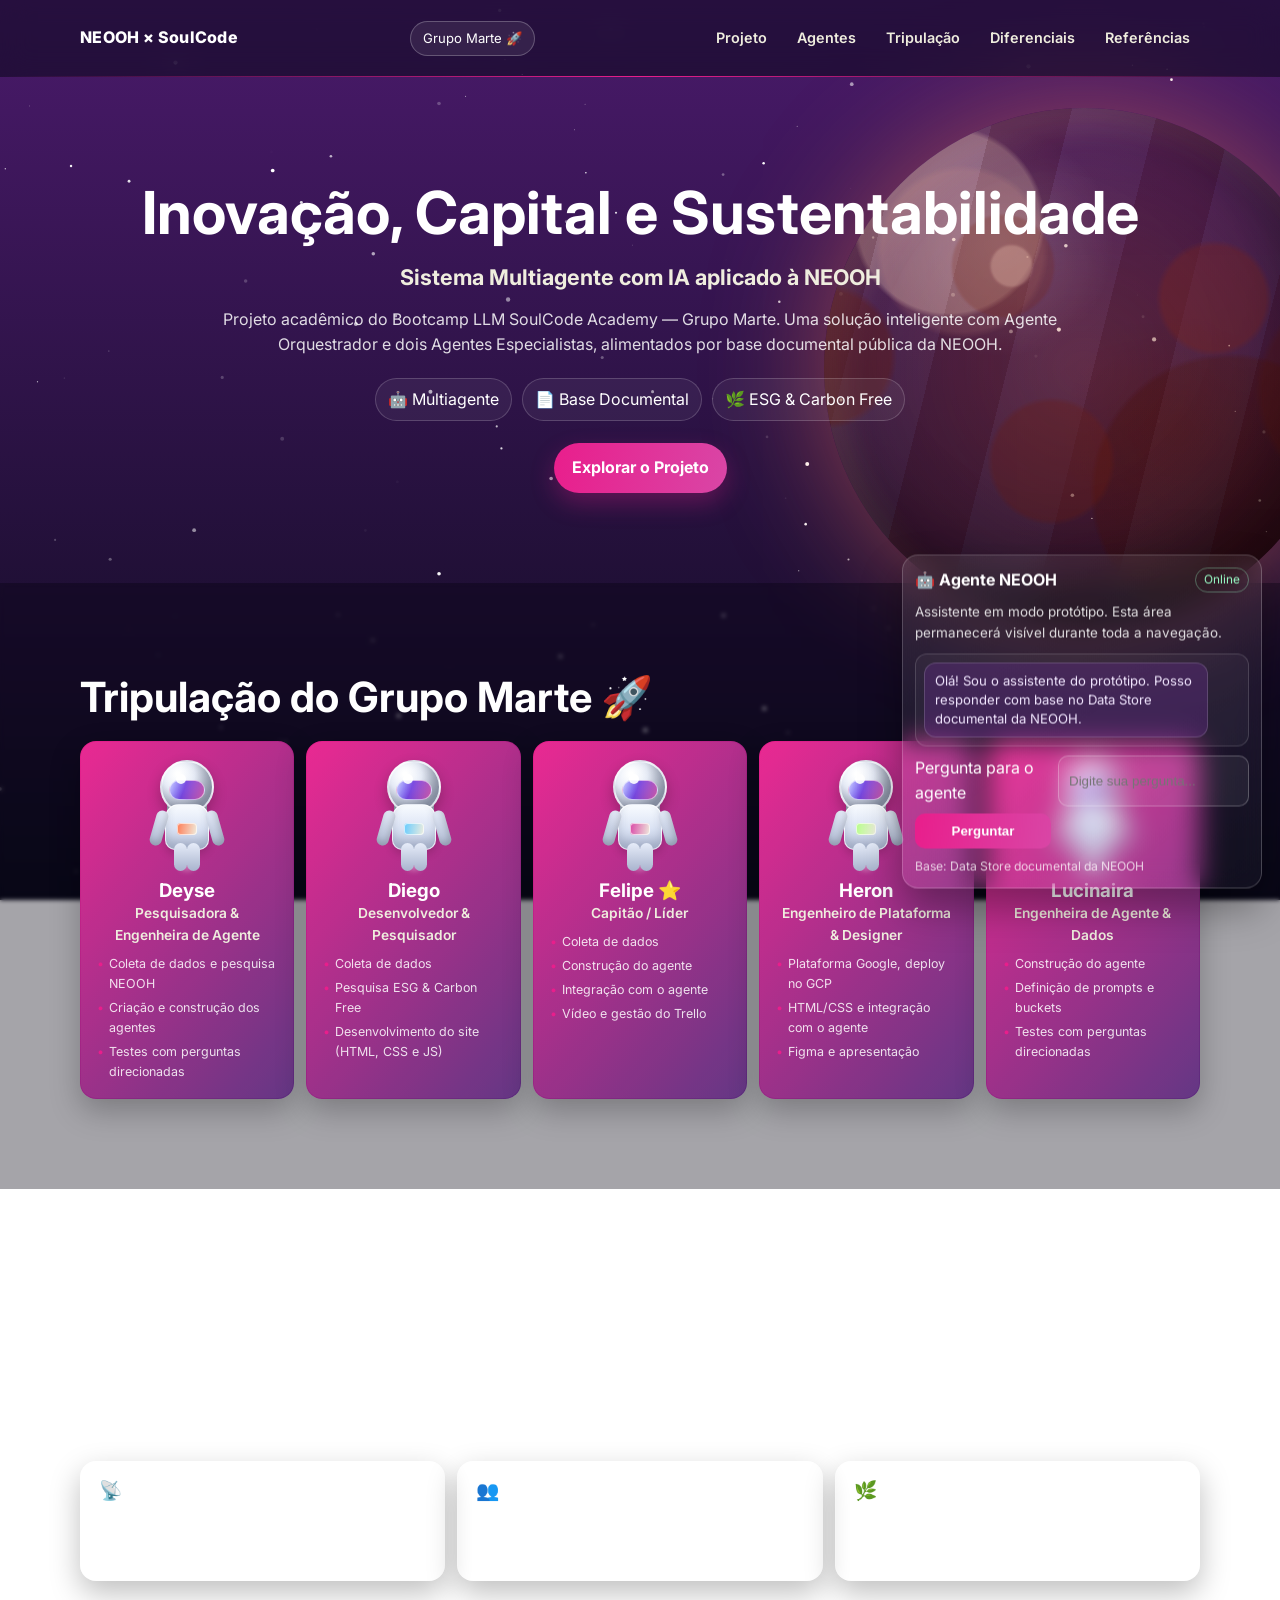
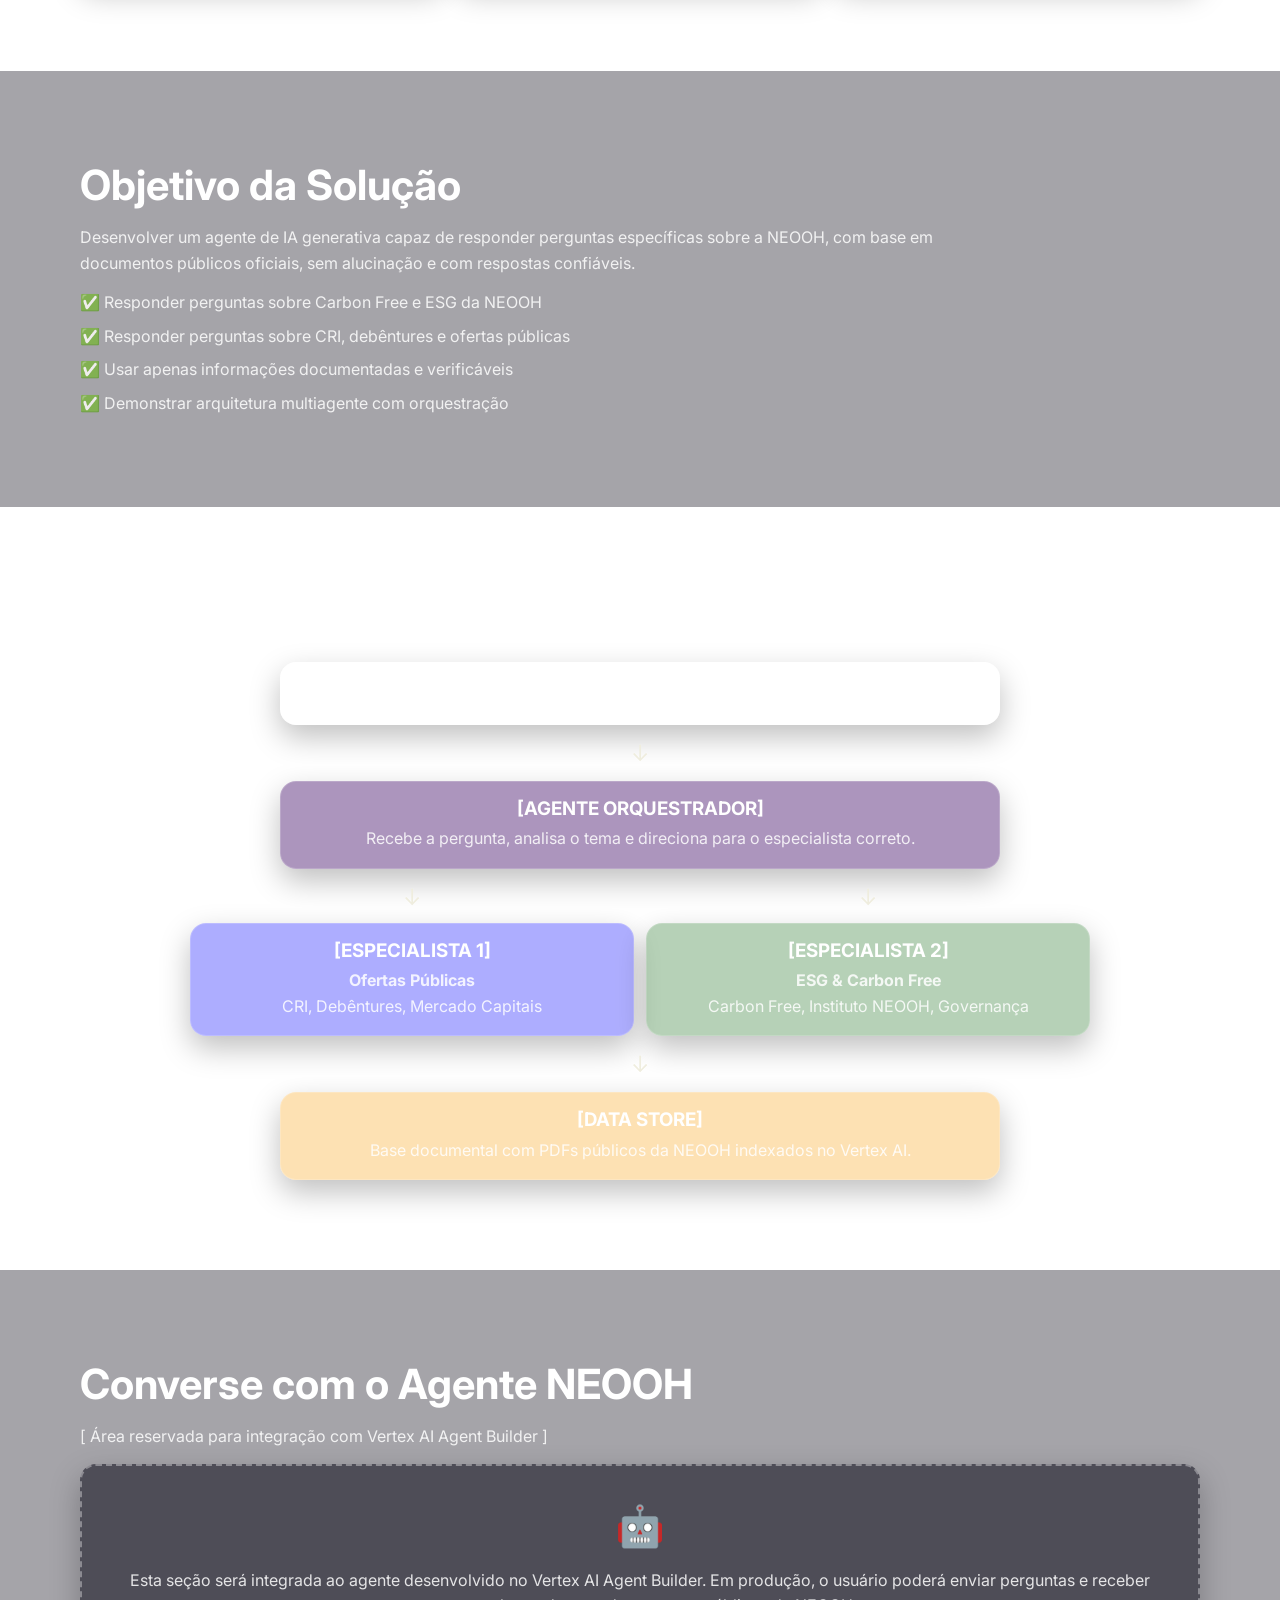
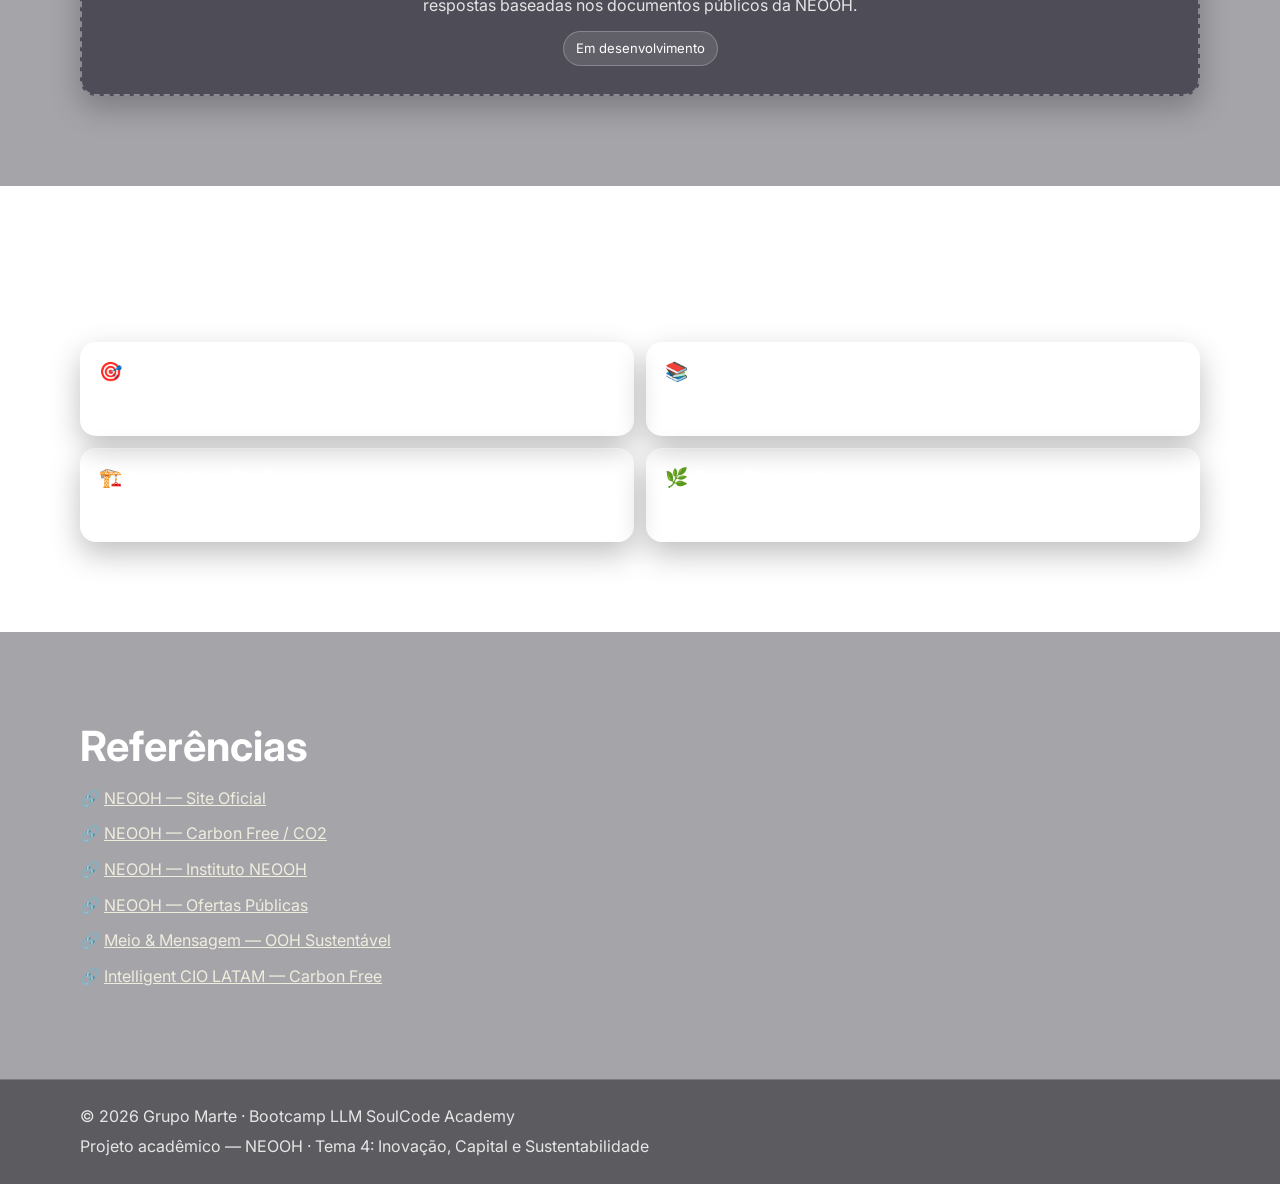
==== commit 9254e0bd: "Adicionando o linkedin dos integrantes nos astronautas." ====
--- a/index.html
+++ b/index.html
@@ -77,7 +77,7 @@
               <span class="astronaut__leg astronaut__leg--left"></span>
               <span class="astronaut__leg astronaut__leg--right"></span>
             </div>
-            <h3>Deyse</h3>
+            <h3><a href="https://www.linkedin.com/in/deyse-santos-novais-898694110/" target="_blank" rel="noopener noreferrer">Deyse</a></h3>
             <p class="crew-role">Pesquisadora & Engenheira de Agente</p>
             <ul class="crew-tasks">
               <li>Coleta de dados e pesquisa NEOOH</li>
@@ -95,7 +95,7 @@
               <span class="astronaut__leg astronaut__leg--left"></span>
               <span class="astronaut__leg astronaut__leg--right"></span>
             </div>
-            <h3>Diego</h3>
+            <h3><a href="https://www.linkedin.com/in/diego-reis-pitoco/" target="_blank" rel="noopener noreferrer">Diego</a></h3>
             <p class="crew-role">Desenvolvedor & Pesquisador</p>
             <ul class="crew-tasks">
               <li>Coleta de dados</li>
@@ -113,7 +113,7 @@
               <span class="astronaut__leg astronaut__leg--left"></span>
               <span class="astronaut__leg astronaut__leg--right"></span>
             </div>
-            <h3>Felipe ⭐</h3>
+            <h3><a href="https://www.linkedin.com/in/felipebarbozadeoliveira" target="_blank" rel="noopener noreferrer">Felipe ⭐</a></h3>
             <p class="crew-role">Capitão / Líder</p>
             <ul class="crew-tasks">
               <li>Coleta de dados</li>
@@ -132,7 +132,7 @@
               <span class="astronaut__leg astronaut__leg--left"></span>
               <span class="astronaut__leg astronaut__leg--right"></span>
             </div>
-            <h3>Heron</h3>
+            <h3><a href="https://www.linkedin.com/in/heronmaturanajr" target="_blank" rel="noopener noreferrer">Heron</a></h3>
             <p class="crew-role">Engenheiro de Plataforma & Designer</p>
             <ul class="crew-tasks">
               <li>Plataforma Google, deploy no GCP</li>
@@ -150,7 +150,7 @@
               <span class="astronaut__leg astronaut__leg--left"></span>
               <span class="astronaut__leg astronaut__leg--right"></span>
             </div>
-            <h3>Lucinaira</h3>
+            <h3><a href="https://br.linkedin.com/in/lucinaira-s-51b510202" target="_blank" rel="noopener noreferrer">Lucinaira</a></h3>
             <p class="crew-role">Engenheira de Agente & Dados</p>
             <ul class="crew-tasks">
               <li>Construção do agente</li>
--- a/style.css
+++ b/style.css
@@ -365,6 +365,11 @@
   border: 1px solid transparent;
 }
 
+.crew-card h3 a {
+  color: inherit;
+  text-decoration: none;
+}
+
 .crew-role {
   font-weight: 600;
   color: var(--creme);
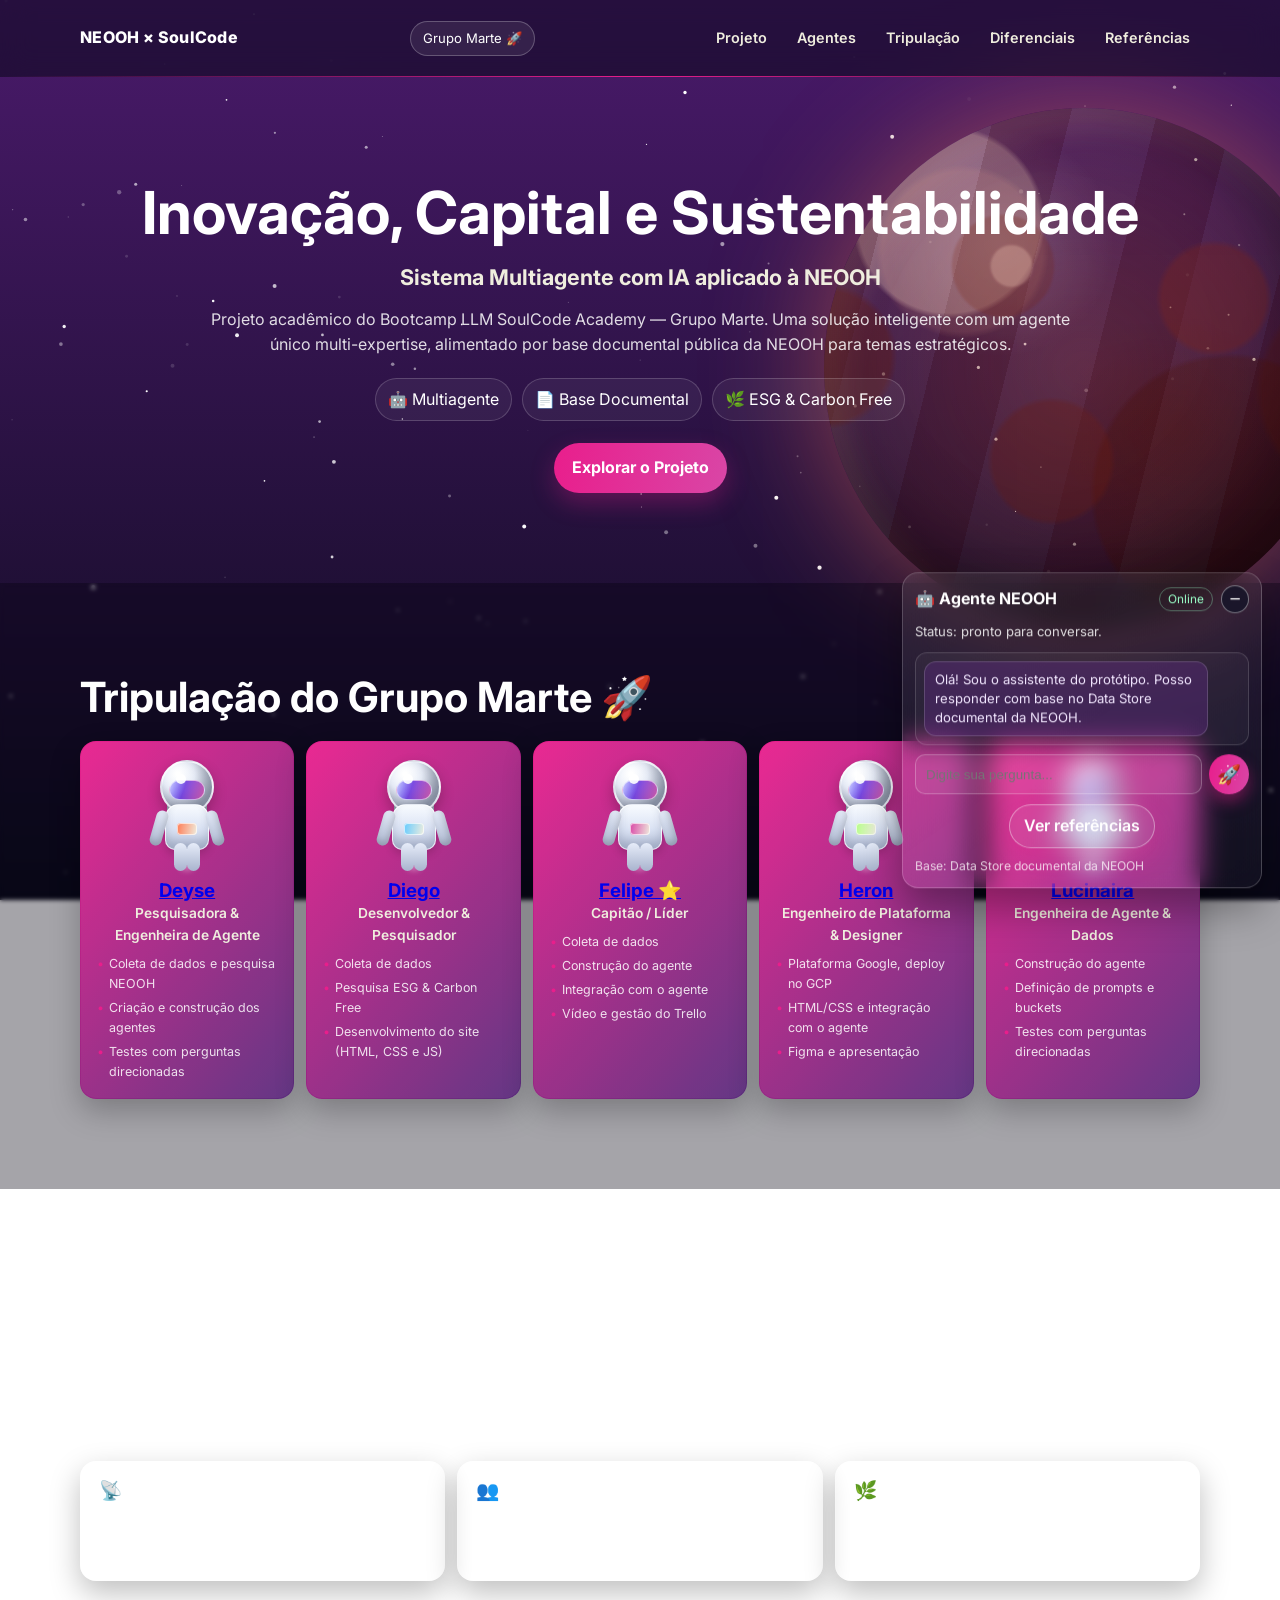
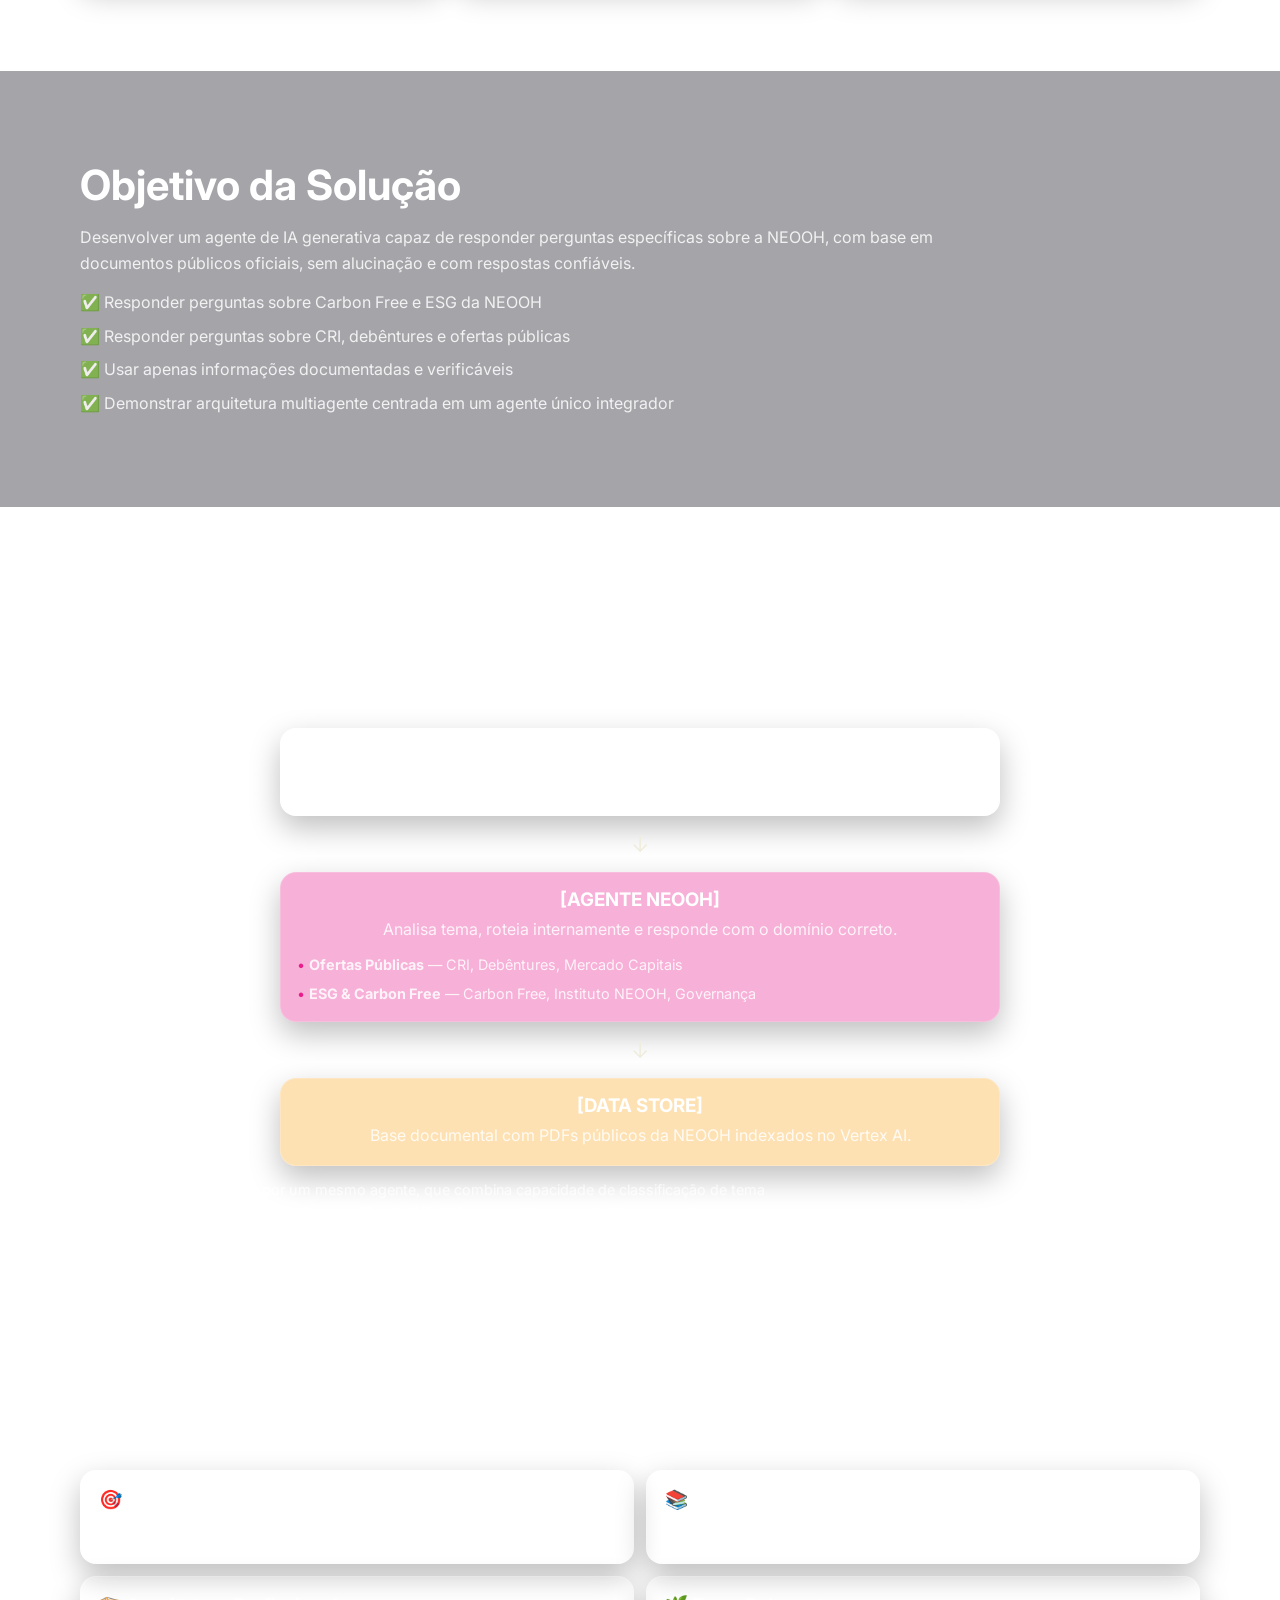
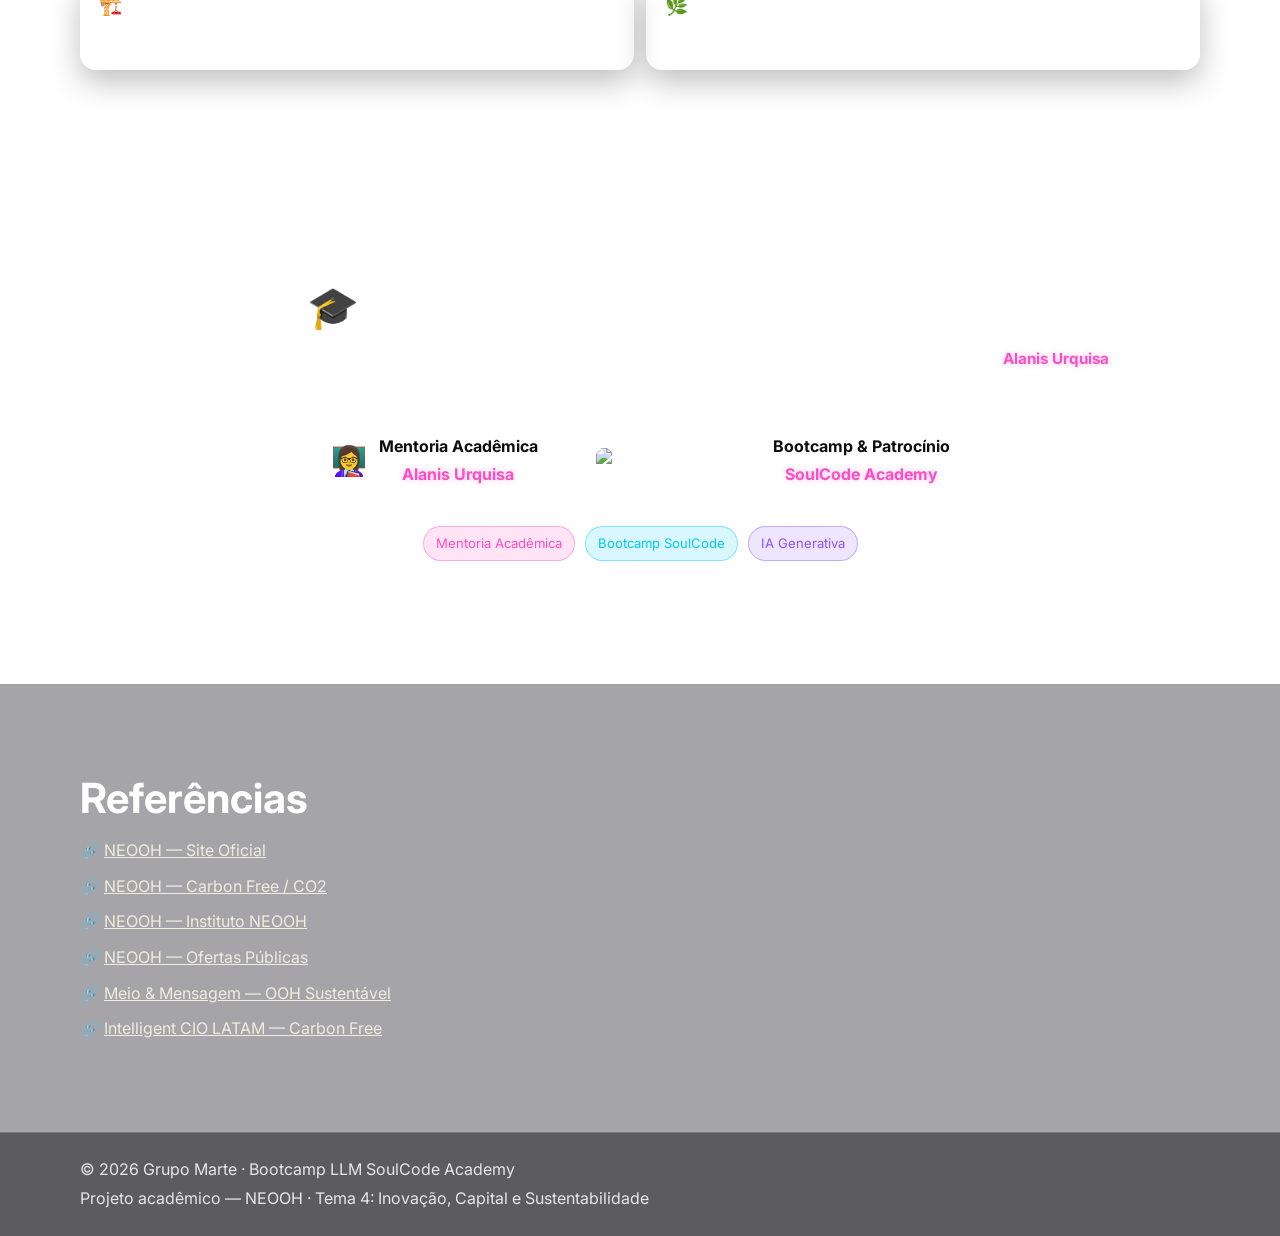
==== commit 4c777391: "Integrate widget with backend" ====
--- a/index.html
+++ b/index.html
@@ -51,7 +51,7 @@
         <p class="hero__subtitle">Sistema Multiagente com IA aplicado à NEOOH</p>
         <p class="hero__text">
           Projeto acadêmico do Bootcamp LLM SoulCode Academy — Grupo Marte. Uma solução inteligente com
-          Agente Orquestrador e dois Agentes Especialistas, alimentados por base documental pública da NEOOH.
+          um agente único multi-expertise, alimentado por base documental pública da NEOOH para temas estratégicos.
         </p>
         <div class="hero__chips" aria-label="Destaques do projeto">
           <span>🤖 Multiagente</span>
@@ -77,8 +77,7 @@
               <span class="astronaut__leg astronaut__leg--left"></span>
               <span class="astronaut__leg astronaut__leg--right"></span>
             </div>
-            <h3><a href="https://www.linkedin.com/in/deyse-santos-novais-898694110/" target="_blank" rel="noopener noreferrer">Deyse</a></h3>
-            <p class="crew-role">Pesquisadora & Engenheira de Agente</p>
+<h3><a href="https://www.linkedin.com/in/deyse-santos-novais-898694110/" target="_blank" rel="noopener noreferrer">Deyse</a></h3>            <p class="crew-role">Pesquisadora & Engenheira de Agente</p>
             <ul class="crew-tasks">
               <li>Coleta de dados e pesquisa NEOOH</li>
               <li>Criação e construção dos agentes</li>
@@ -192,7 +191,7 @@
           <li>✅ Responder perguntas sobre Carbon Free e ESG da NEOOH</li>
           <li>✅ Responder perguntas sobre CRI, debêntures e ofertas públicas</li>
           <li>✅ Usar apenas informações documentadas e verificáveis</li>
-          <li>✅ Demonstrar arquitetura multiagente com orquestração</li>
+          <li>✅ Demonstrar arquitetura multiagente centrada em um agente único integrador</li>
         </ul>
       </div>
     </section>
@@ -201,70 +200,114 @@
     <section class="section reveal" id="agentes" aria-labelledby="arquitetura-title">
       <div class="container">
         <h2 id="arquitetura-title">Arquitetura Multiagente</h2>
+        <p class="section-text">
+          A pergunta chega direto ao Agente NEOOH, que reúne orquestração e especialização internamente para
+          responder sem precisar de múltiplos agentes externos.
+        </p>
         <div class="flow">
           <article class="flow-card flow-card--user">
             <h3>[USUÁRIO]</h3>
+            <p>Digita a pergunta sobre NEOOH.</p>
           </article>
           <div class="flow-arrow">↓</div>
-          <article class="flow-card flow-card--orq">
-            <h3>[AGENTE ORQUESTRADOR]</h3>
-            <p>Recebe a pergunta, analisa o tema e direciona para o especialista correto.</p>
-          </article>
-          <div class="flow-split">
-            <div class="flow-branch">
-              <div class="flow-arrow">↓</div>
-              <article class="flow-card flow-card--esp1">
-                <h3>[ESPECIALISTA 1]</h3>
-                <p><strong>Ofertas Públicas</strong><br />CRI, Debêntures, Mercado Capitais</p>
-              </article>
-            </div>
-            <div class="flow-branch">
-              <div class="flow-arrow">↓</div>
-              <article class="flow-card flow-card--esp2">
-                <h3>[ESPECIALISTA 2]</h3>
-                <p><strong>ESG & Carbon Free</strong><br />Carbon Free, Instituto NEOOH, Governança</p>
-              </article>
-            </div>
-          </div>
+          <article class="flow-card flow-card--agent">
+            <h3>[AGENTE NEOOH]</h3>
+            <p>Analisa tema, roteia internamente e responde com o domínio correto.</p>
+            <ul class="agent-expertise">
+              <li><strong>Ofertas Públicas</strong> — CRI, Debêntures, Mercado Capitais</li>
+              <li><strong>ESG & Carbon Free</strong> — Carbon Free, Instituto NEOOH, Governança</li>
+            </ul>
+          </article>
           <div class="flow-arrow">↓</div>
           <article class="flow-card flow-card--data">
             <h3>[DATA STORE]</h3>
             <p>Base documental com PDFs públicos da NEOOH indexados no Vertex AI.</p>
           </article>
         </div>
-      </div>
-    </section>
-
-    <!-- SEÇÃO 7: ÁREA RESERVADA PARA FUTURA INTEGRAÇÃO COM IA -->
-    <section class="section section--alt reveal" aria-labelledby="ia-title">
-      <div class="container">
-        <h2 id="ia-title">Converse com o Agente NEOOH</h2>
-        <p class="section-text">[ Área reservada para integração com Vertex AI Agent Builder ]</p>
-        <div class="ia-placeholder">
-          <div class="ia-placeholder__icon">🤖</div>
-          <p>
-            Esta seção será integrada ao agente desenvolvido no Vertex AI Agent Builder. Em produção, o usuário
-            poderá enviar perguntas e receber respostas baseadas nos documentos públicos da NEOOH.
-          </p>
-          <span class="badge badge--dev">Em desenvolvimento</span>
-        </div>
-      </div>
-    </section>
-
-    <!-- SEÇÃO 8: DIFERENCIAIS DO PROJETO -->
+        <p class="section-note">
+          Todo o fluxo é entregue por um mesmo agente, que combina capacidade de classificação de tema com acesso
+          ao Data Store verificado. Não há um agente orquestrador separado.
+        </p>
+      </div>
+    </section>
+
+   
+    <!-- SEÇÃO 7: DIFERENCIAIS DO PROJETO -->
     <section class="section reveal" id="diferenciais" aria-labelledby="diferenciais-title">
       <div class="container">
         <h2 id="diferenciais-title">Diferenciais</h2>
         <div class="diff-grid">
           <article class="diff-card"><h3>🎯 Sem Alucinação</h3><p>O agente responde apenas com base no Data Store documentado.</p></article>
           <article class="diff-card"><h3>📚 Base Documental Real</h3><p>Alimentado com fontes públicas oficiais da NEOOH.</p></article>
-          <article class="diff-card"><h3>🏗️ Arquitetura Profissional</h3><p>Orquestrador + 2 especialistas no Vertex AI.</p></article>
+          <article class="diff-card"><h3>🏗️ Arquitetura Profissional</h3><p>Agente único multi-expertise no Vertex AI, com roteamento interno.</p></article>
           <article class="diff-card"><h3>🌿 Tema Relevante</h3><p>ESG e mercado de capitais são temas estratégicos do setor.</p></article>
         </div>
       </div>
     </section>
 
-    <!-- SEÇÃO 9: REFERÊNCIAS COM LINKS OFICIAIS -->
+    <!-- SEÇÃO: ORIENTAÇÃO, MENTORIA E PATROCÍNIO -->
+    <section class="section reveal" id="mentoria">
+      <div class="container">
+        <div class="mentoria-card-pro">
+
+          <h2>🎓 Orientação, Mentoria & Parceria</h2>
+
+          <p class="mentoria-text">
+            Este projeto foi desenvolvido no contexto do Bootcamp de LLMs com Inteligência Artificial,
+            com orientação da professora
+            <strong>
+              <a href="https://www.linkedin.com/in/alanis-urquisa/" target="_blank">
+                Alanis Urquisa
+              </a>
+            </strong>,
+            cuja mentoria foi essencial para a definição da arquitetura multiagente e evolução técnica da equipe.
+          </p>
+
+          <!-- BLOCO DE PARCERIA -->
+          <div class="mentoria-partners">
+
+            <!-- Professora -->
+            <div class="partner-card">
+              <div class="partner-icon">👩‍🏫</div>
+              <div>
+                <strong>Mentoria Acadêmica</strong>
+                <p>
+                  <a href="https://www.linkedin.com/in/alanis-urquisa/" target="_blank">
+                    Alanis Urquisa
+                  </a>
+                </p>
+              </div>
+            </div>
+
+            <!-- SoulCode -->
+            <div class="partner-card">
+              <div class="partner-logo">
+                <img src="https://media.licdn.com/dms/image/C4D0BAQFq5r1w4n6p6A/company-logo_200_200/0/1630464685390/soulcode_academy_logo?e=2147483647&v=beta&t=example"
+                     alt="SoulCode Academy">
+              </div>
+              <div>
+                <strong>Bootcamp & Patrocínio</strong>
+                <p>
+                  <a href="https://www.linkedin.com/company/soulcodeacademy/" target="_blank">
+                    SoulCode Academy
+                  </a>
+                </p>
+              </div>
+            </div>
+
+          </div>
+
+          <div class="mentoria-badges">
+            <span class="badge badge--mentoria">Mentoria Acadêmica</span>
+            <span class="badge badge--soulcode">Bootcamp SoulCode</span>
+            <span class="badge badge--ia">IA Generativa</span>
+          </div>
+
+        </div>
+      </div>
+    </section>
+
+    <!-- SEÇÃO 8: REFERÊNCIAS COM LINKS OFICIAIS -->
     <section class="section section--alt reveal" id="referencias" aria-labelledby="referencias-title">
       <div class="container">
         <h2 id="referencias-title">Referências</h2>
@@ -284,11 +327,20 @@
   <aside class="agent-float" aria-label="Widget flutuante do agente">
     <div class="agent-float__header">
       <strong>🤖 Agente NEOOH</strong>
-      <span>Online</span>
-    </div>
-    <p class="agent-float__text">
-      Assistente em modo protótipo. Esta área permanecerá visível durante toda a navegação.
-    </p>
+      <div class="agent-float__header-actions">
+        <span class="agent-float__online">Online</span>
+        <button
+          type="button"
+          id="agent-toggle"
+          class="agent-float__toggle"
+          aria-expanded="true"
+          aria-label="Minimizar agente"
+        >
+          −
+        </button>
+      </div>
+    </div>
+    <div id="agent-status" class="agent-float__state" aria-live="polite">Status: pronto para conversar.</div>
     <div id="agent-float-messages" class="agent-float__messages" aria-live="polite">
       <div class="agent-msg agent-msg--agent">
         Olá! Sou o assistente do protótipo. Posso responder com base no Data Store documental da NEOOH.
@@ -297,9 +349,15 @@
     <form id="agent-float-form" class="agent-float__form">
       <label for="agent-float-input" class="sr-only">Pergunta para o agente</label>
       <input id="agent-float-input" type="text" placeholder="Digite sua pergunta..." />
-      <button type="submit">Perguntar</button>
+      <button type="submit" aria-label="Enviar pergunta">
+        <span aria-hidden="true">🚀</span>
+      </button>
     </form>
+    <div class="agent-float__cta">
+      <a class="btn btn--ghost" href="#referencias">Ver referências</a>
+    </div>
     <small class="agent-float__status">Base: Data Store documental da NEOOH</small>
+    <span class="agent-float__mini-icon" aria-hidden="true">👽</span>
   </aside>
 
   <!-- SEÇÃO 10: FOOTER INSTITUCIONAL DO PROJETO -->
--- a/style.css
+++ b/style.css
@@ -71,6 +71,18 @@
   height: 100%;
   z-index: 0;
   display: block;
+}
+
+.sr-only {
+  position: absolute;
+  width: 1px;
+  height: 1px;
+  padding: 0;
+  margin: -1px;
+  overflow: hidden;
+  clip: rect(0, 0, 0, 0);
+  white-space: nowrap;
+  border: 0;
 }
 
 /* Marte em camada separada para preservar o visual antigo */
@@ -365,11 +377,6 @@
   border: 1px solid transparent;
 }
 
-.crew-card h3 a {
-  color: inherit;
-  text-decoration: none;
-}
-
 .crew-role {
   font-weight: 600;
   color: var(--creme);
@@ -601,11 +608,155 @@
   gap: 8px;
 }
 
-.flow-card--orq { background: rgba(91, 44, 125, 0.5); }
+.flow-card--agent { background: rgba(233, 30, 140, 0.35); }
 .flow-card--esp1 { background: rgba(0, 0, 255, 0.32); }
 .flow-card--esp2 { background: rgba(46, 125, 50, 0.35); }
 .flow-card--data { background: rgba(249, 168, 37, 0.35); }
 .flow-card--user { background: rgba(255, 255, 255, 0.1); }
+
+.agent-expertise {
+  margin-top: 10px;
+  list-style: none;
+  padding: 0;
+  text-align: left;
+  display: grid;
+  gap: 6px;
+  font-size: 0.9rem;
+  color: rgba(255, 255, 255, 0.88);
+}
+
+.agent-expertise li {
+  padding-left: 12px;
+  position: relative;
+}
+
+.agent-expertise li::before {
+  content: "•";
+  position: absolute;
+  left: 0;
+  color: var(--rosa-neon);
+}
+
+.section-note {
+  margin-top: 12px;
+  font-size: 0.9rem;
+  color: rgba(255, 255, 255, 0.72);
+  max-width: 700px;
+  text-align: center;
+}
+
+/* ==================================================
+   SEÇÃO PROFISSIONAL DE MENTORIA / PARCERIA
+================================================== */
+.mentoria-card-pro {
+  width: 100%;
+  max-width: 1100px;
+  margin: 0 auto;
+  border-radius: 20px;
+  padding: 32px;
+  background: linear-gradient(145deg, rgba(255, 255, 255, 0.08), rgba(255, 255, 255, 0.03));
+  border: 1px solid rgba(255, 255, 255, 0.18);
+  backdrop-filter: blur(14px);
+  text-align: center;
+}
+
+.mentoria-card-pro h2 {
+  margin-bottom: 14px;
+}
+
+.mentoria-text {
+  font-size: 0.95rem;
+  line-height: 1.6;
+  margin-bottom: 24px;
+  color: var(--texto-soft);
+}
+
+.mentoria-card-pro a,
+.partner-card a {
+  color: #ff4dc4;
+  font-weight: 700;
+  text-decoration: none;
+  text-shadow: 0 0 6px rgba(255, 77, 196, 0.35);
+}
+
+.mentoria-card-pro a:hover,
+.partner-card a:hover {
+  color: #ffffff;
+  text-decoration: underline;
+  text-shadow: 0 0 10px rgba(255, 255, 255, 0.45);
+}
+
+.mentoria-partners {
+  display: flex;
+  justify-content: center;
+  gap: 20px;
+  margin: 24px 0;
+  flex-wrap: wrap;
+}
+
+.partner-card {
+  display: flex;
+  align-items: center;
+  gap: 12px;
+  padding: 14px 18px;
+  border-radius: 14px;
+  background: rgba(255, 255, 255, 0.14);
+  border: 1px solid rgba(255, 255, 255, 0.18);
+  transition: transform 0.2s ease;
+}
+
+.partner-card:hover {
+  transform: translateY(-4px);
+}
+
+.partner-icon {
+  font-size: 1.8rem;
+}
+
+.partner-logo img {
+  width: 42px;
+  height: 42px;
+  border-radius: 8px;
+  object-fit: cover;
+}
+
+.partner-card strong {
+  display: block;
+  color: #0d0d0d;
+  font-weight: 700;
+  margin-bottom: 2px;
+}
+
+.partner-card p {
+  margin: 0;
+  color: #2c2c2c;
+}
+
+.mentoria-badges {
+  display: flex;
+  justify-content: center;
+  gap: 10px;
+  flex-wrap: wrap;
+  margin-top: 12px;
+}
+
+.badge--mentoria {
+  background: rgba(255, 77, 196, 0.15);
+  border: 1px solid rgba(255, 77, 196, 0.4);
+  color: #ff4dc4;
+}
+
+.badge--soulcode {
+  background: rgba(0, 200, 255, 0.15);
+  border: 1px solid rgba(0, 200, 255, 0.4);
+  color: #00c8ff;
+}
+
+.badge--ia {
+  background: rgba(140, 82, 255, 0.15);
+  border: 1px solid rgba(140, 82, 255, 0.4);
+  color: #8c52ff;
+}
 
 /* ==================================================
    SEÇÃO 7 - ÁREA IA
@@ -683,6 +834,115 @@
    WIDGET FLUTUANTE DO AGENTE
    Fica fixo no canto inferior direito da tela.
 ================================================== */
+.agent-float__header-actions {
+  display: flex;
+  align-items: center;
+  gap: 8px;
+}
+
+.agent-float__toggle {
+  width: 28px;
+  height: 28px;
+  border-radius: 50%;
+  border: 1px solid rgba(255, 255, 255, 0.4);
+  background: rgba(20, 20, 40, 0.8);
+  color: var(--branco);
+  font-size: 1.2rem;
+  cursor: pointer;
+  transition: transform 0.2s ease, border-color 0.2s ease;
+}
+
+.agent-float__toggle:hover {
+  transform: scale(1.05);
+  border-color: rgba(255, 255, 255, 0.7);
+}
+
+.agent-float__state {
+  font-size: 0.82rem;
+  color: rgba(255, 255, 255, 0.85);
+  margin-bottom: 10px;
+}
+
+.agent-float__messages {
+  max-height: 220px;
+  overflow-y: auto;
+  display: grid;
+  gap: 8px;
+  padding: 8px;
+  border: 1px solid rgba(255, 255, 255, 0.15);
+  border-radius: 12px;
+  background: rgba(255, 255, 255, 0.04);
+  margin-bottom: 9px;
+  scroll-behavior: smooth;
+}
+
+.agent-float__cta {
+  margin-top: 10px;
+  text-align: center;
+}
+
+.btn--ghost {
+  display: inline-flex;
+  align-items: center;
+  justify-content: center;
+  gap: 4px;
+  padding: 8px 14px;
+  border-radius: 999px;
+  border: 1px solid rgba(255, 255, 255, 0.4);
+  color: var(--branco);
+  background: rgba(255, 255, 255, 0.06);
+  font-weight: 600;
+  text-decoration: none;
+  transition: border-color 0.2s ease, background 0.2s ease;
+}
+
+.btn--ghost:hover {
+  border-color: var(--rosa-neon);
+  background: rgba(233, 30, 140, 0.12);
+}
+
+.agent-float--collapsed .agent-float__messages,
+.agent-float--collapsed .agent-float__form,
+.agent-float--collapsed .agent-float__cta,
+.agent-float--collapsed .agent-float__state,
+.agent-float--collapsed .agent-float__status {
+  display: none;
+}
+
+.agent-float__mini-icon {
+  display: none;
+  position: absolute;
+  bottom: 8px;
+  left: 50%;
+  transform: translateX(-50%);
+  width: 40px;
+  height: 40px;
+  border-radius: 50%;
+  background: rgba(255, 255, 255, 0.12);
+  border: 1px solid rgba(255, 255, 255, 0.25);
+  align-items: center;
+  justify-content: center;
+  font-size: 1.5rem;
+  box-shadow: 0 6px 15px rgba(0, 0, 0, 0.35);
+}
+
+.agent-float--collapsed .agent-float__mini-icon {
+  display: flex;
+}
+
+.agent-highlight {
+  animation: agentPulse 0.8s ease;
+}
+
+.agent-highlight .agent-msg--agent {
+  box-shadow: 0 0 0 2px rgba(255, 255, 255, 0.2);
+}
+
+.agent-float__form {
+  display: grid;
+  grid-template-columns: 1fr auto;
+  gap: 7px;
+}
 .agent-float {
   position: fixed;
   right: 18px;
@@ -720,18 +980,6 @@
   margin-bottom: 9px;
 }
 
-.agent-float__messages {
-  max-height: 210px;
-  overflow-y: auto;
-  display: grid;
-  gap: 8px;
-  padding: 8px;
-  border: 1px solid rgba(255, 255, 255, 0.15);
-  border-radius: 12px;
-  background: rgba(255, 255, 255, 0.04);
-  margin-bottom: 9px;
-}
-
 .agent-msg {
   max-width: 90%;
   border-radius: 12px;
@@ -754,12 +1002,6 @@
   border: 1px solid rgba(255, 255, 255, 0.22);
 }
 
-.agent-float__form {
-  display: grid;
-  grid-template-columns: 1fr auto;
-  gap: 7px;
-}
-
 .agent-float__form input {
   border: 1px solid rgba(255, 255, 255, 0.25);
   border-radius: 10px;
@@ -769,13 +1011,17 @@
 }
 
 .agent-float__form button {
+  width: 40px;
+  height: 40px;
   border: 0;
-  border-radius: 10px;
-  padding: 10px 12px;
+  border-radius: 50%;
   color: var(--branco);
-  font-weight: 700;
+  font-size: 1.2rem;
+  display: grid;
+  place-items: center;
   cursor: pointer;
   background: linear-gradient(100deg, var(--rosa-neon), var(--rosa-forte));
+  box-shadow: 0 8px 15px rgba(233, 30, 140, 0.4);
 }
 
 .agent-float__status {
@@ -830,6 +1076,21 @@
   50% { transform: translateY(-6px); }
 }
 
+@keyframes agentPulse {
+  0% {
+    transform: scale(1);
+    box-shadow: 0 0 0 0 rgba(255, 255, 255, 0.25);
+  }
+  50% {
+    transform: scale(1.02);
+    box-shadow: 0 0 0 10px rgba(255, 255, 255, 0);
+  }
+  100% {
+    transform: scale(1);
+    box-shadow: 0 0 0 0 rgba(255, 255, 255, 0);
+  }
+}
+
 /* ==================================================
    RESPONSIVO
 ================================================== */
@@ -886,4 +1147,3 @@
     width: calc(100vw - 24px);
   }
 }
-
